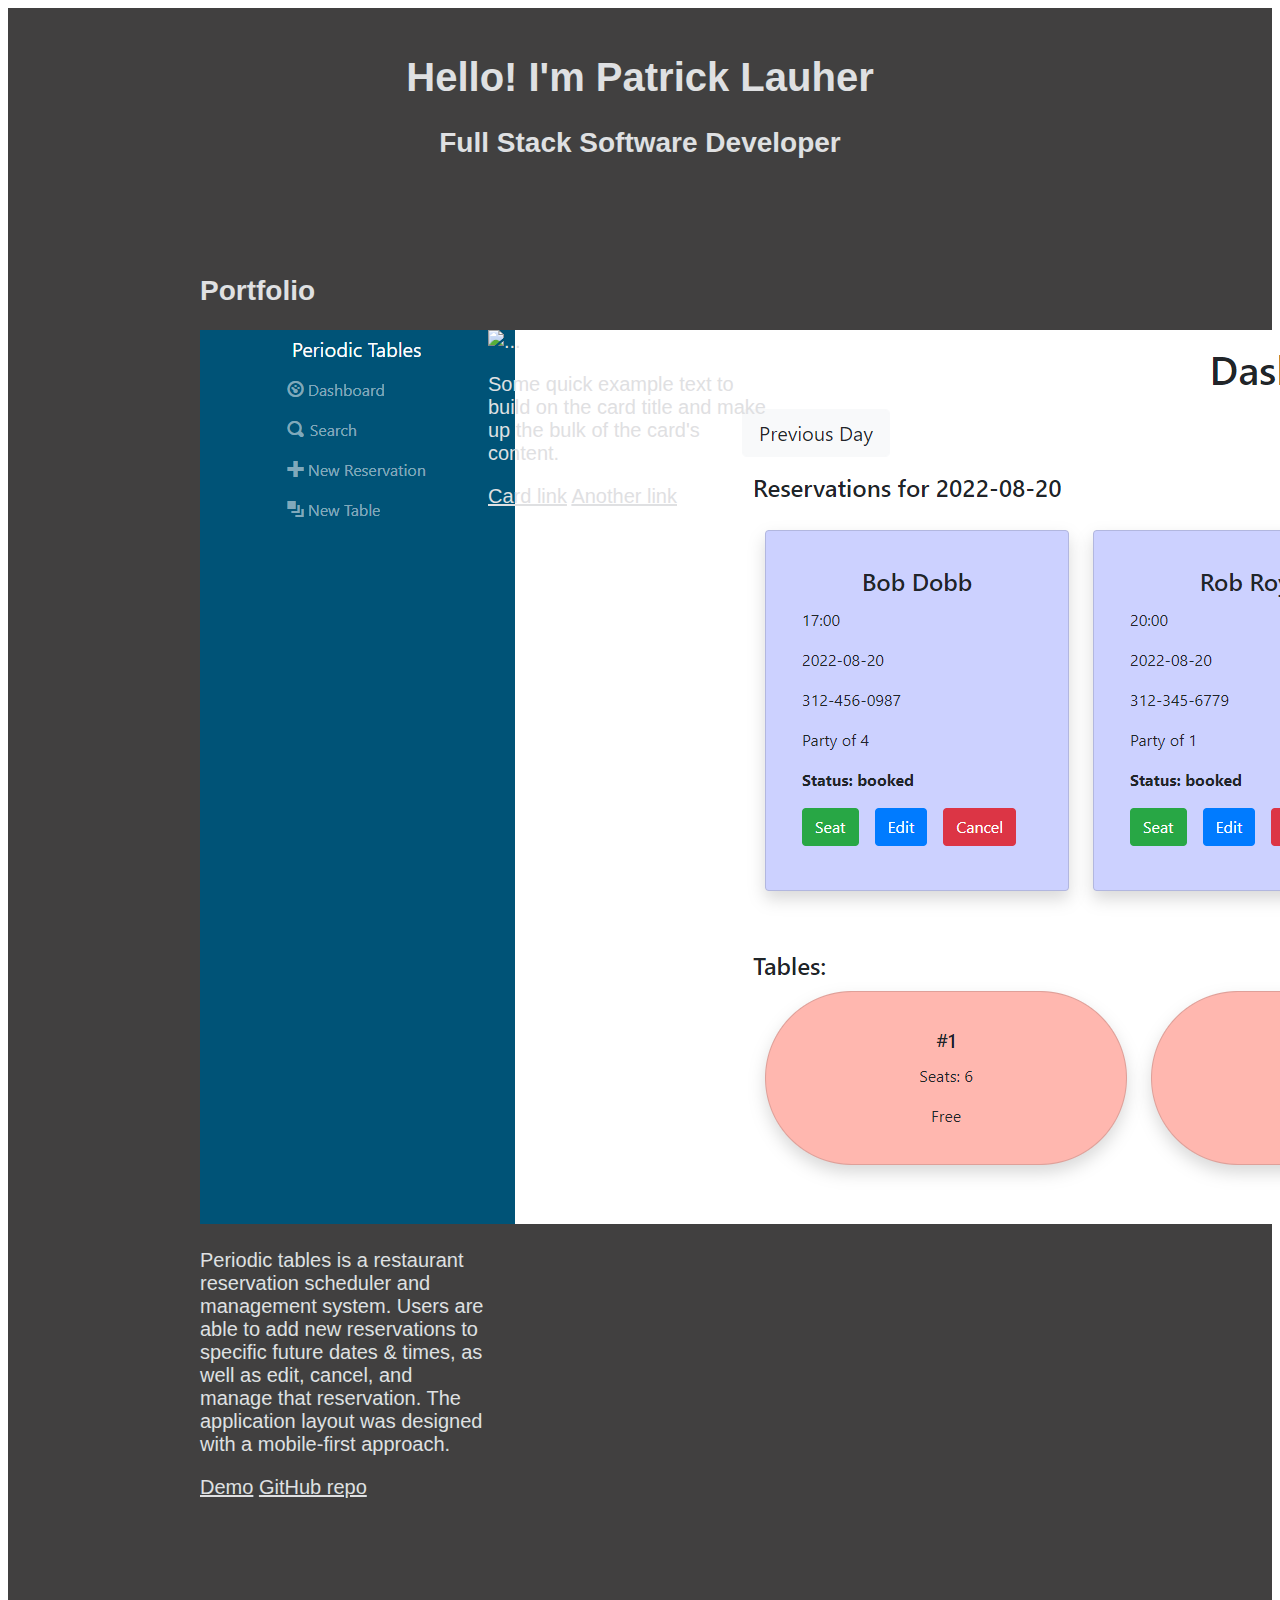
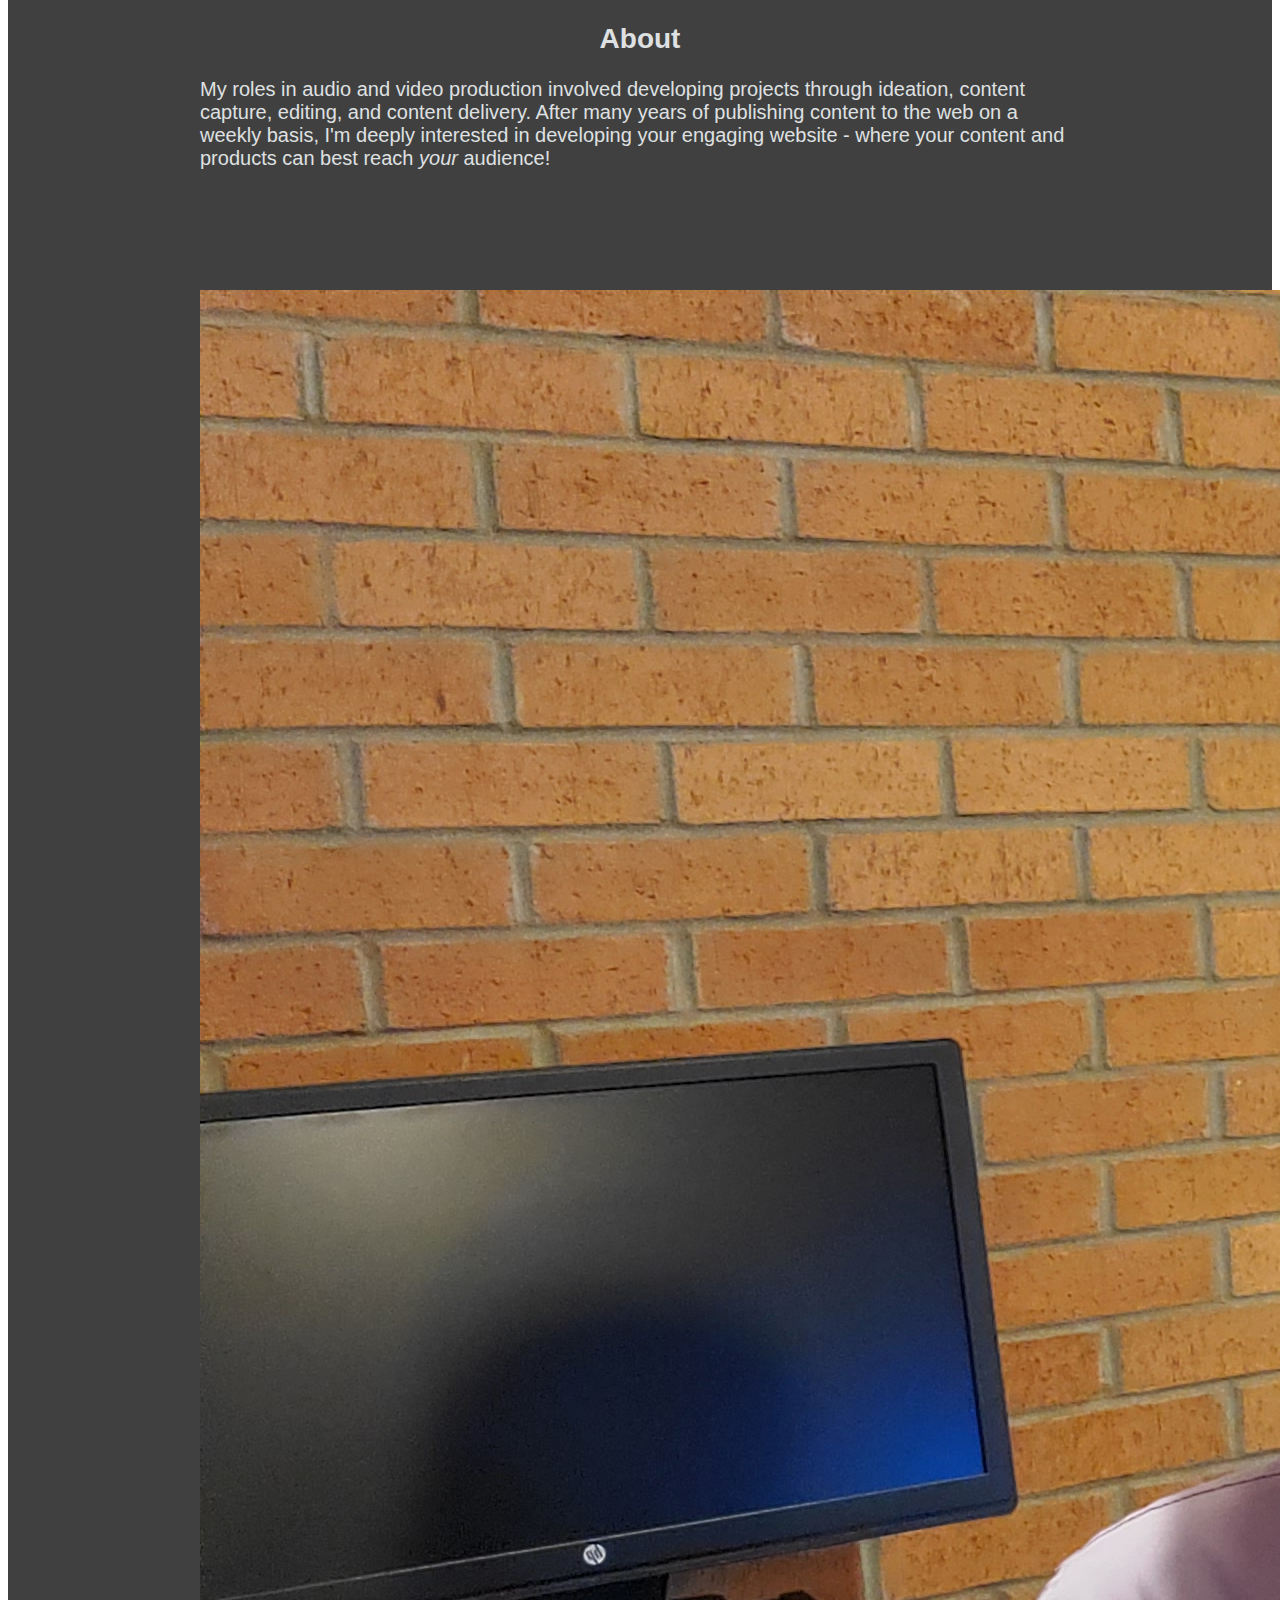
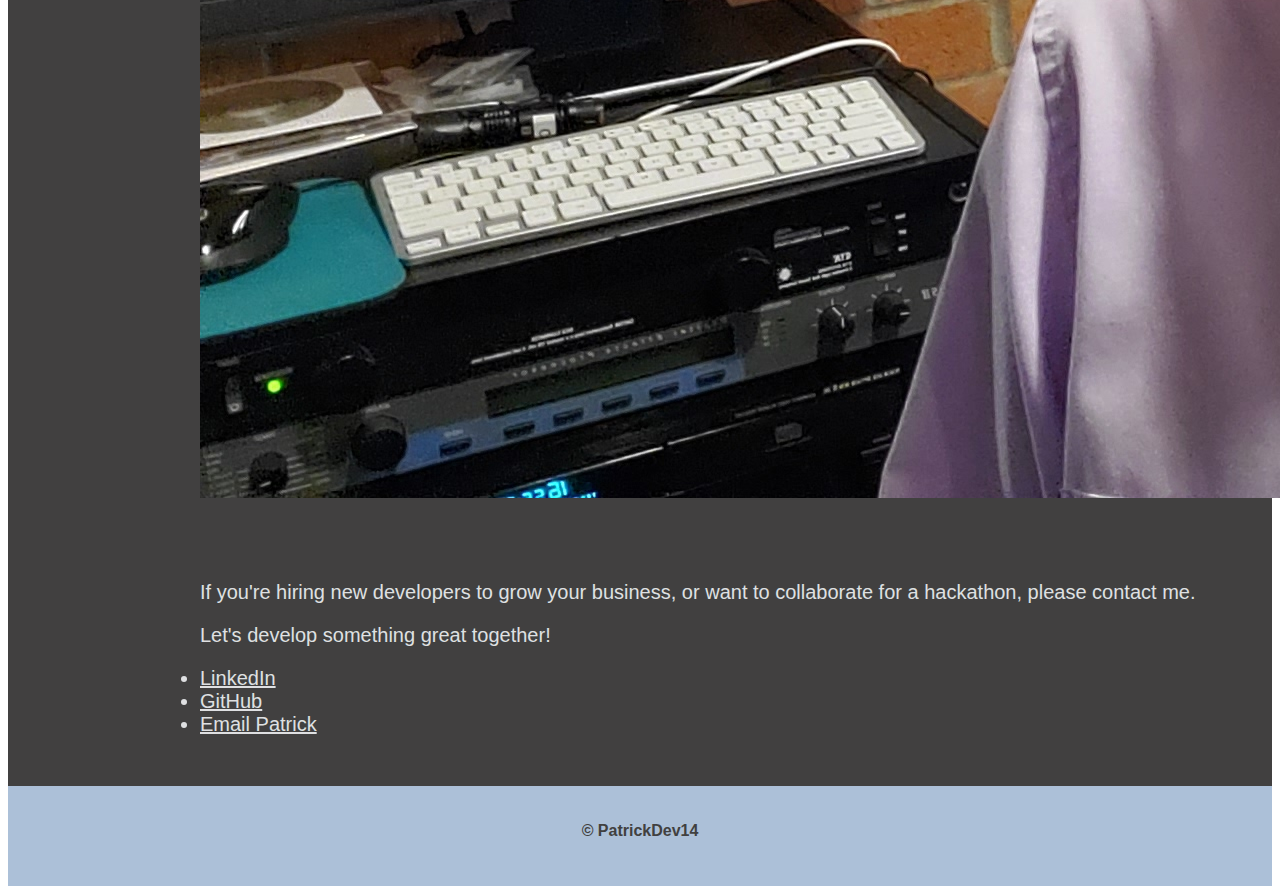
==== index.html @ 696792a7 "first commit with bootstrap" ====
<!DOCTYPE html>
<html lang="en">
  <head>
    <meta charset="utf-8" />
    <meta name="viewport" content="width=device-width" />
    <title>Patrick Lauher | portfolio</title>
    <link
      href="https://cdn.jsdelivr.net/npm/bootstrap@5.1.3/dist/css/bootstrap.min.css"
      rel="stylesheet"
      integrity="sha384-1BmE4kWBq78iYhFldvKuhfTAU6auU8tT94WrHftjDbrCEXSU1oBoqyl2QvZ6jIW3"
      crossorigin="anonymous"
    />
    <link href="style.css" rel="stylesheet" type="text/css" />
  </head>
  <body>
    <header>
      <h1 class="text-center">Hello! I'm Patrick Lauher</h1>
      <h2 class="text-center">Full Stack Software Developer</h2>

    </header>
    <main>
      <section class="container">
        <div class="d-flex justify-content-center mb-3">
          <h2>Portfolio</h2>
        </div>
        <div class="container">
          <div class="d-flex justify-content-center" style="display: flex; flex: 1; flex-wrap: wrap;">
            <div class="d-flex card rounded bg-dark m-2" style="width: 18rem;">
              <img src="./images/periodic-tables-dashboard.png" class="card-img-top" alt="periodic tables">
              <div class="card-body">
                <p class="card-text">
                  Periodic tables is a restaurant reservation scheduler and management system. Users are able to add new reservations
                  to specific future dates & times, as well as edit, cancel, and manage that reservation. 
                  The application layout was designed with a mobile-first approach.</p>
                <a href="https://periodictables-pd14-client.herokuapp.com/dashboard" target="_blank" class="card-link">Demo</a>
                <a href="https://github.com/PatrickDev14/periodic-tables" target="_blank" class="card-link">GitHub repo</a>
              </div>
            </div>
            <div class="d-flex card rounded bg-dark m-2" style="width: 18rem;">
              <img src="..." class="card-img-top" alt="...">
              <div class="card-body">
                <p class="card-text">Some quick example text to build on the card title and make up the bulk of the card's content.</p>
                <a href="#" class="card-link">Card link</a>
                <a href="#" class="card-link">Another link</a>
              </div>
            </div>
          </div>
      </section>
      <section class="container">
        <div style="display: flex;">
          <div class="d-flex" style="display: flex;">
            <div class="d-flex card rounded bg-dark m-2">
              <div class="card-title text-center">
                <h2>About</h2>
              </div>
              <div class="card-body">
                <p class="card-text">
                  My roles in audio and video production involved developing projects through ideation, content capture, editing, and content delivery.
                  After many years of publishing content to the web on a weekly basis, I'm deeply interested in developing your engaging website
                   - where your content and products can best reach <i>your</i> audience!
                </p>               
              </div>
            </div>                    
      </section>
      <section>
        <div class="container">
          <div class="d-flex" style="display: flex;">
            <div class="d-flex card rounded bg-dark m-2">
              <img src="images/foliopic.jpg" class="card-img-top" alt="folio pic">
              <div class="card-body">
                <p class="card-title">
                  <h2 class="text-center">
                    Contact
                  </h2>
                </p>
                <p class="card-text">
                  If you're hiring new developers to grow your business, or want to
                  collaborate for a hackathon, please contact me.
                </p>
                <p class="card-text">
                  Let's develop something great together!
                </p>
                </p>
                <p class="card-text">
                  <l>
                    <li>
                      <a
                      href="https://www.linkedin.com/in/patrick-lauher-821b50225/"
                      target="_blank"
                      >LinkedIn</a
                      >
                    </li>
                    <li>
                      <a href="https://github.com/PatrickDev14" target="_blank"
                      >GitHub</a
                      >
                    </li>
                    <li><a href="mailto:plauher14@gmail.com">Email Patrick</a></li>
                  </ul>
              </div>
            </div>
          </div>
        </div> 
      </section>
    </main>

    <!--Footer container with lighter contrast vs dark mode. Use copyright symbol.
    In future version, add nav section?-->
    <footer>
      <h3 class="text-center">&copy; PatrickDev14</h3>
    </footer>
  </body>
</html>
---- style.css ----
/* Set ALL HTML elements with border-box sizing */

* {
    box-sizing: border-box;
    }

/* properties for classes */

.text-center {
    text-align: center;
    }

.round-corners {
    display: block;
    border-radius: 20%;
    margin-left: auto;
    margin-right: auto;
    width: 500px;
}

/* properties for containers */

header, main, section, article {
    background-color: rgb(65, 64, 64);
    font-family: adobe-clean, Arial, Helvetica, sans-serif;
    color: #dfe0e2;
    font-size: 20px;
    }

header {
    width: 100%;
    margin: auto;
    padding: 20px;
    }

section {
    width: 100%;
    margin: 0;
    padding: 50px 192px 50px 192px;
    }

article {
    width: 100%;
    margin: 0;
    padding: 20px 192px 20px 192px;
    }

footer {
    background-color: rgb(172, 192, 216);
    font-family: adobe-clean, Arial, Helvetica, sans-serif;
    height: 100px;
    padding: 20px 100px 20px 100px;
    }

/* properties for hr */

hr {
    background-color: rgb(172, 192, 216);
    width: 768px;
    height: 3px;     
    }

/* additional properties for fonts in h, ol, ul */

h1 h2 ol ul {
    font-family: adobe-clean, Arial, Helvetica, sans-serif;
    color: #dfe0e2;
    }

h1 {
    font-size: 40px;
    }

h2 {
    font-size: 28px;
    }

h3 {
    font-size: 16px;
    color: rgb(65, 64, 64);
    }

/* properties for a */

a {
    font-family: adobe-clean, Arial, Helvetica, sans-serif;
    font-size: 20px;
    }

a:link    {color: #dfe0e2}
a:visited {color:rgb(158, 199, 250)}
a:hover   {color:rgb(87, 159, 248)}
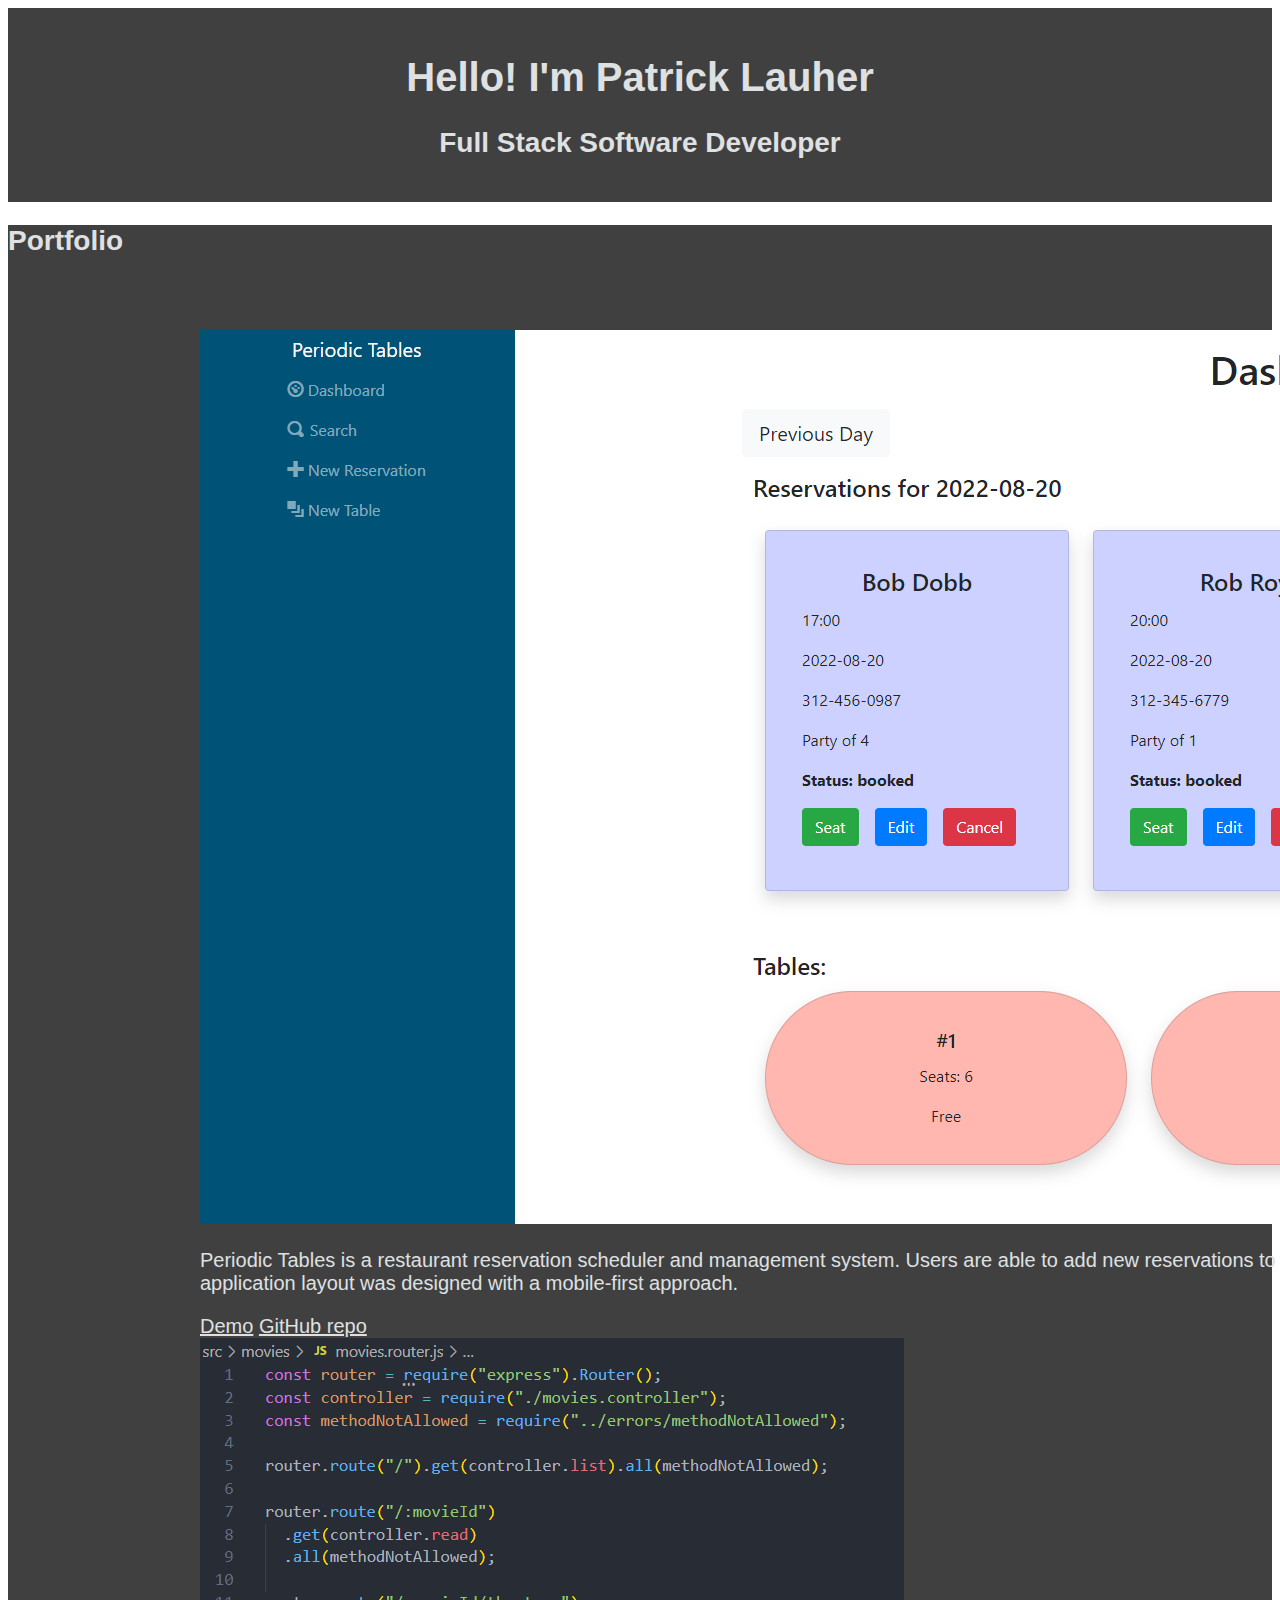
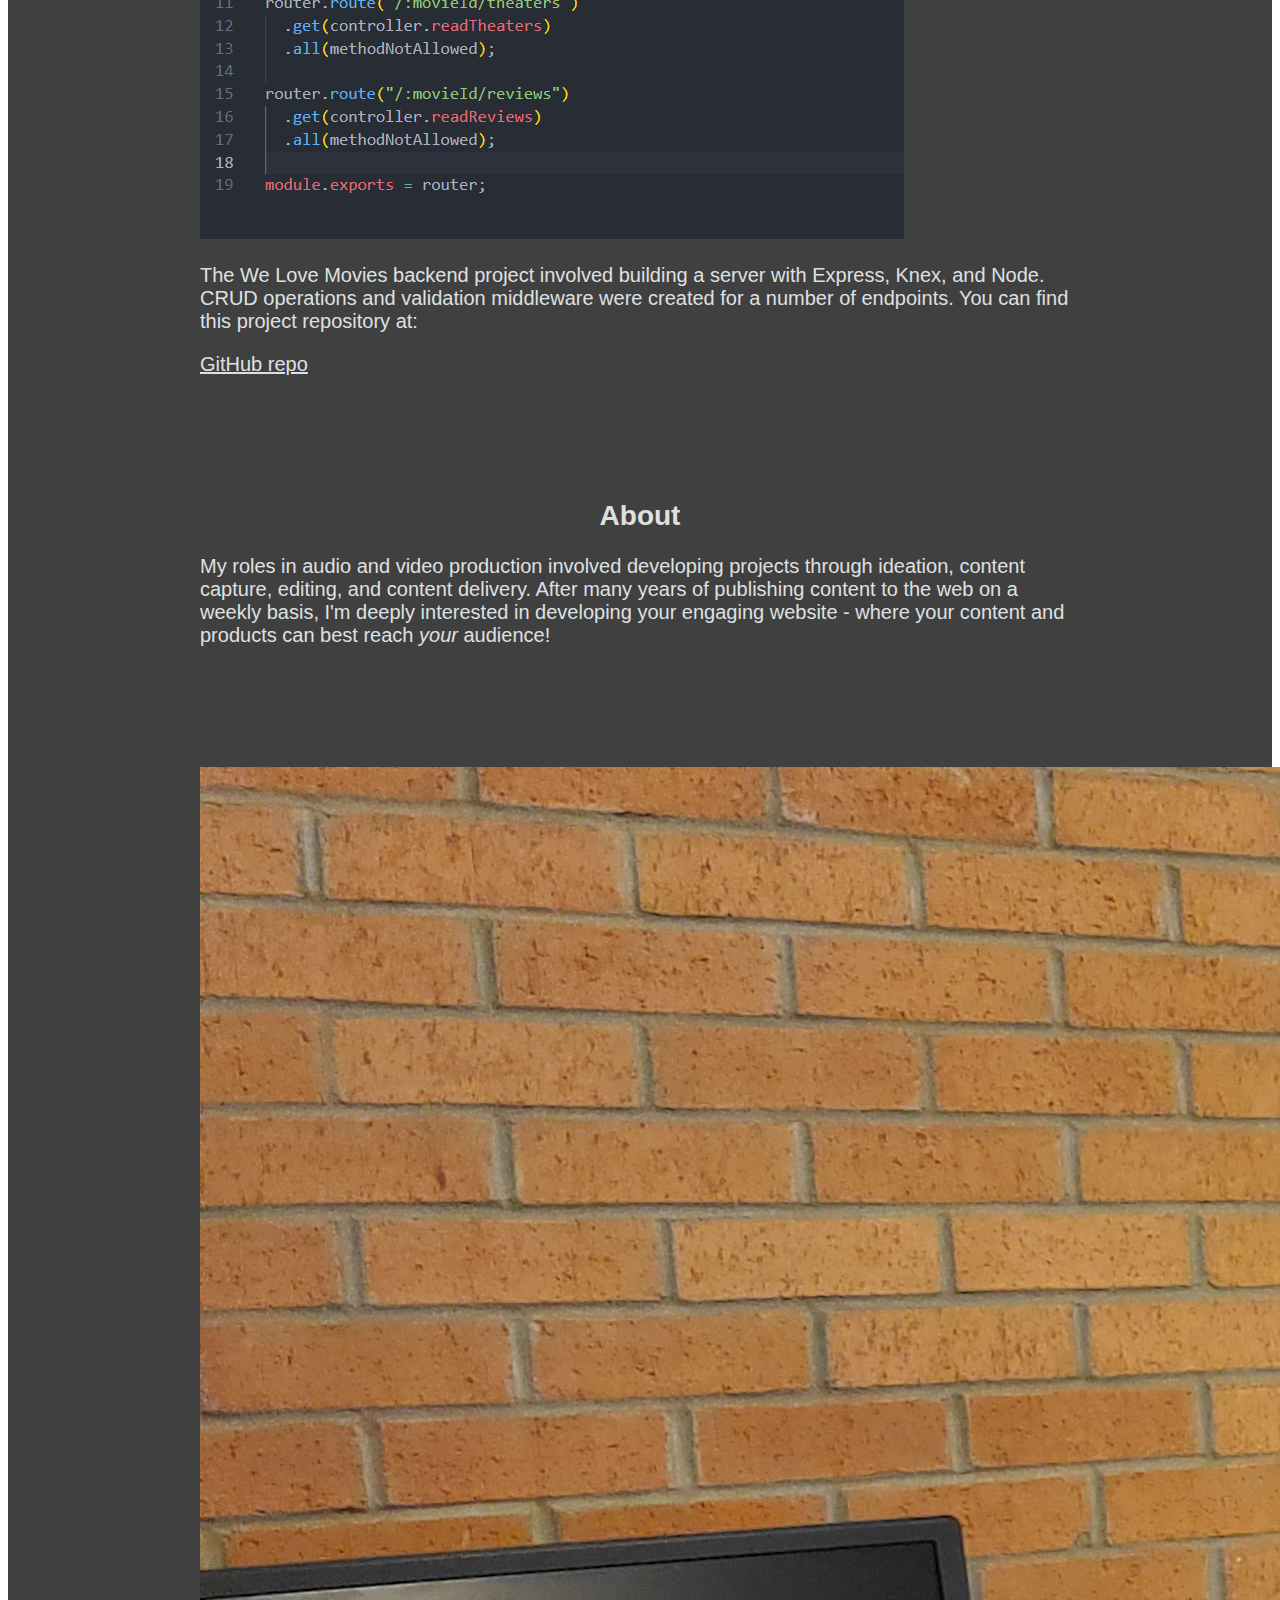
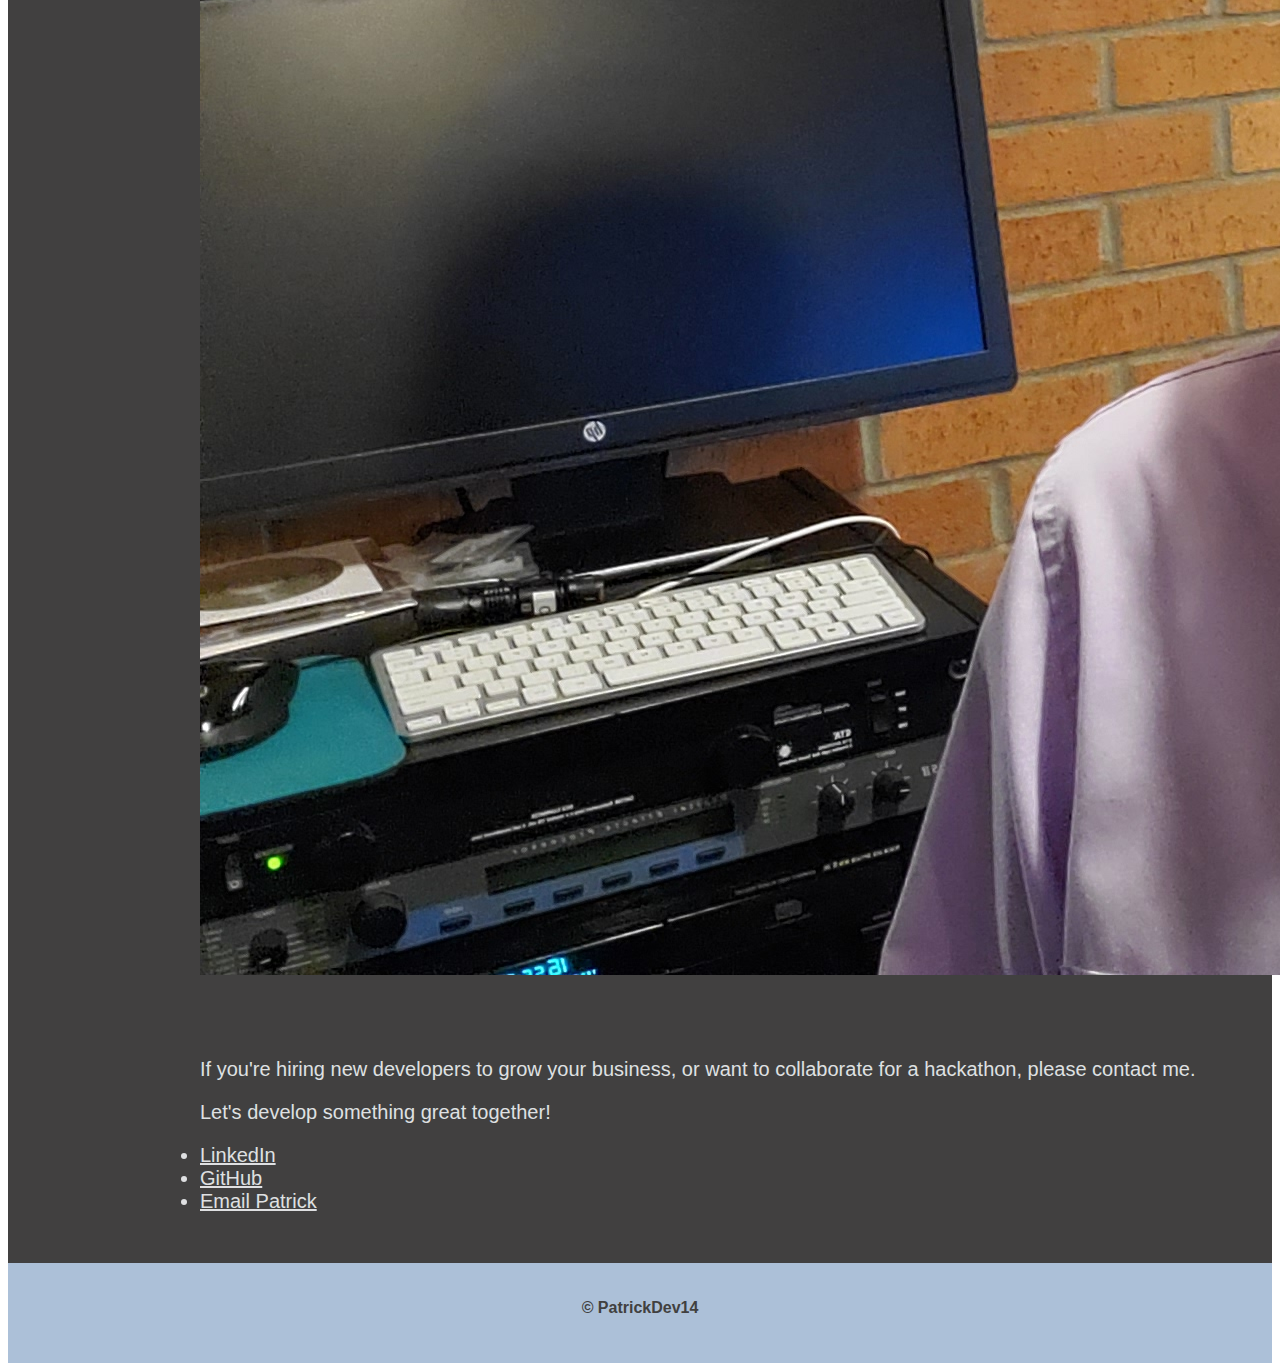
==== commit a872c93b: "edit for 2 portolio items, and all col-10" ====
--- a/index.html
+++ b/index.html
@@ -19,37 +19,40 @@
 
     </header>
     <main>
-      <section class="container">
-        <div class="d-flex justify-content-center mb-3">
-          <h2>Portfolio</h2>
-        </div>
+      <div class="d-flex justify-content-center">
+        <h2>Portfolio</h2>
+      </div>
+      <section class="container d-flex">
         <div class="container">
           <div class="d-flex justify-content-center" style="display: flex; flex: 1; flex-wrap: wrap;">
-            <div class="d-flex card rounded bg-dark m-2" style="width: 18rem;">
+            <div class="d-flex card rounded bg-dark col-10 mb-3">
               <img src="./images/periodic-tables-dashboard.png" class="card-img-top" alt="periodic tables">
               <div class="card-body">
                 <p class="card-text">
-                  Periodic tables is a restaurant reservation scheduler and management system. Users are able to add new reservations
+                  Periodic Tables is a restaurant reservation scheduler and management system. Users are able to add new reservations
                   to specific future dates & times, as well as edit, cancel, and manage that reservation. 
                   The application layout was designed with a mobile-first approach.</p>
                 <a href="https://periodictables-pd14-client.herokuapp.com/dashboard" target="_blank" class="card-link">Demo</a>
                 <a href="https://github.com/PatrickDev14/periodic-tables" target="_blank" class="card-link">GitHub repo</a>
               </div>
             </div>
-            <div class="d-flex card rounded bg-dark m-2" style="width: 18rem;">
-              <img src="..." class="card-img-top" alt="...">
+            <div class="d-flex card rounded bg-dark col-10 mb-3">
+              <img src="./images/WeLoveMovies-code.png" class="card-img-top" alt="WeLoveMovies server">
               <div class="card-body">
-                <p class="card-text">Some quick example text to build on the card title and make up the bulk of the card's content.</p>
-                <a href="#" class="card-link">Card link</a>
-                <a href="#" class="card-link">Another link</a>
+                <p class="card-text">
+                  The We Love Movies backend project involved building a server with Express, Knex, and Node.
+                  CRUD operations and validation middleware were created for a number of endpoints. You can find
+                  this project repository at:
+                </p>
+                <a href="https://github.com/PatrickDev14/WeLoveMovies-back-end" target="_blank" card-link">GitHub repo</a>
               </div>
             </div>
           </div>
       </section>
-      <section class="container">
+      <section class="container d-flex">
         <div style="display: flex;">
-          <div class="d-flex" style="display: flex;">
-            <div class="d-flex card rounded bg-dark m-2">
+          <div class="d-flex justify-content-center" style="display: flex;">
+            <div class="d-flex card rounded bg-dark col-10 m-2">
               <div class="card-title text-center">
                 <h2>About</h2>
               </div>
@@ -62,10 +65,10 @@
               </div>
             </div>                    
       </section>
-      <section>
+      <section class="container d-flex">
         <div class="container">
-          <div class="d-flex" style="display: flex;">
-            <div class="d-flex card rounded bg-dark m-2">
+          <div class="d-flex justify-content-center" style="display: flex;">
+            <div class="d-flex card rounded bg-dark col-10 m-2">
               <img src="images/foliopic.jpg" class="card-img-top" alt="folio pic">
               <div class="card-body">
                 <p class="card-title">
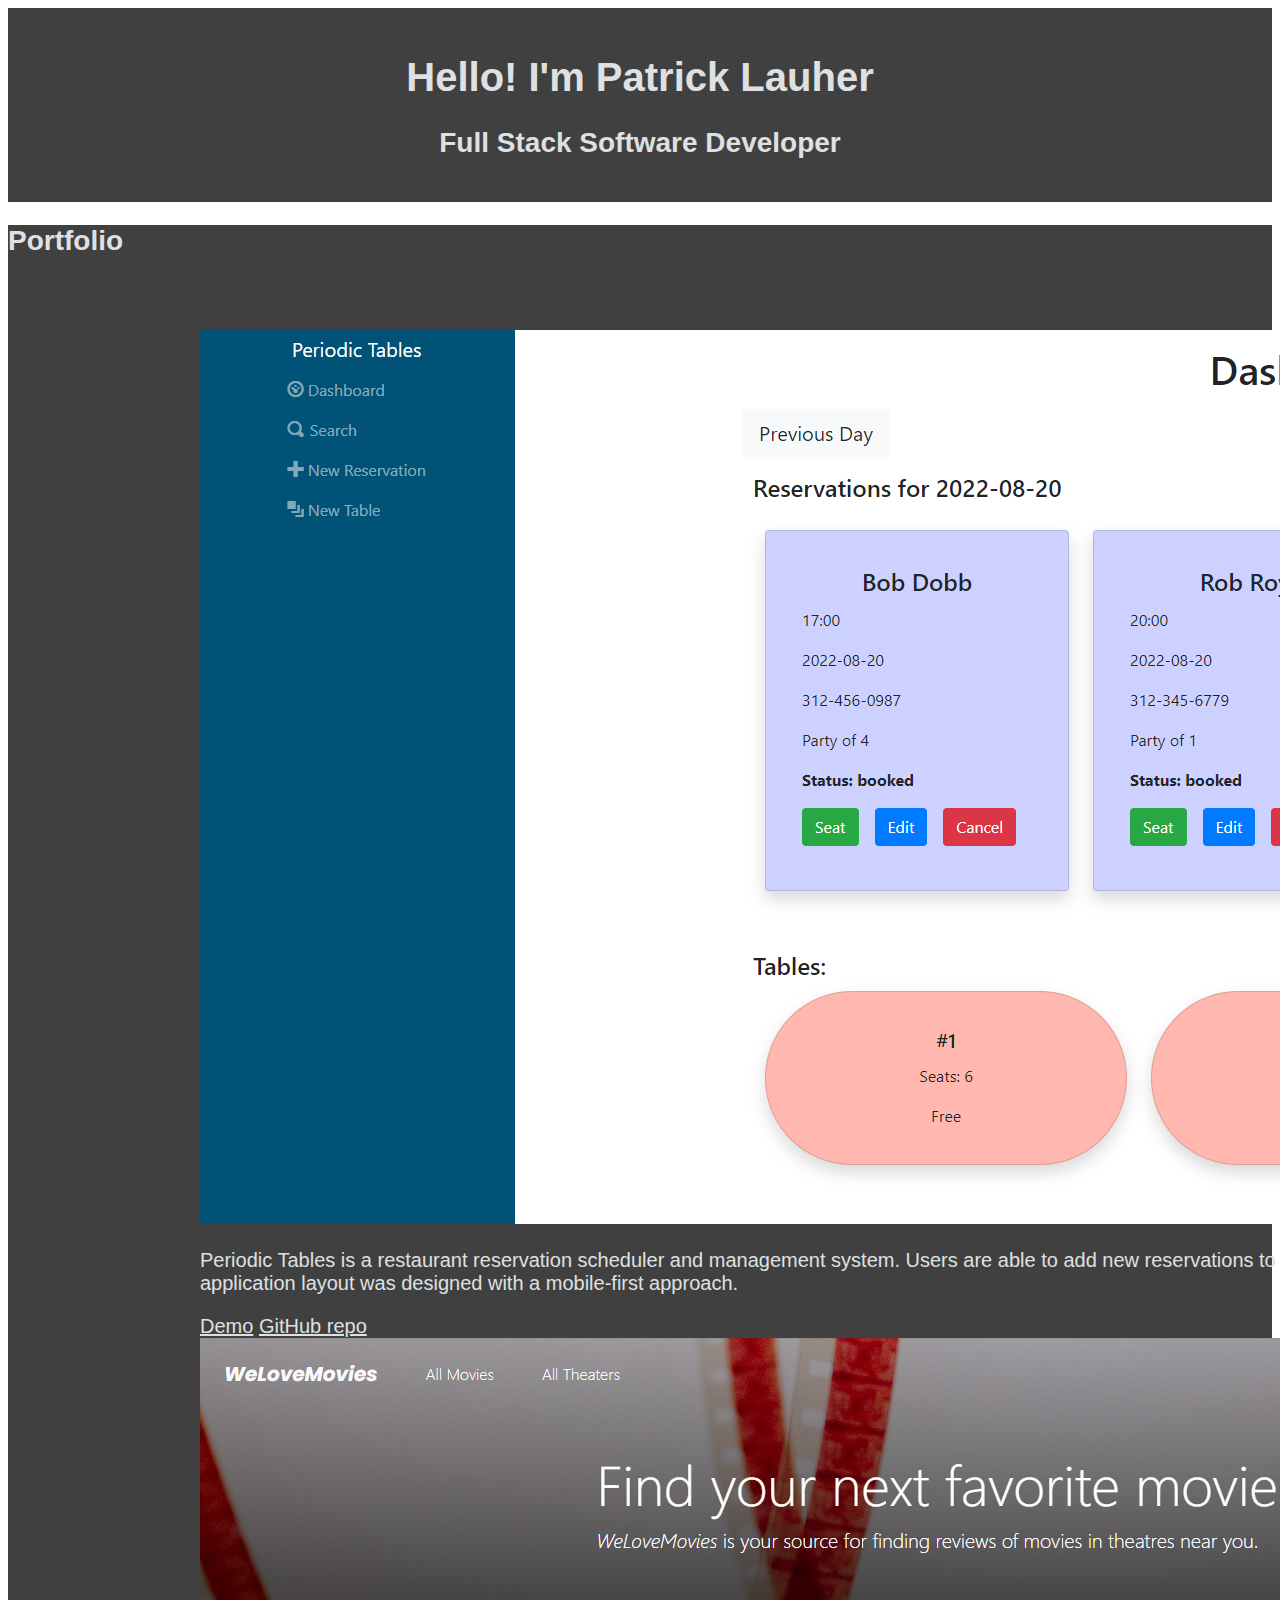
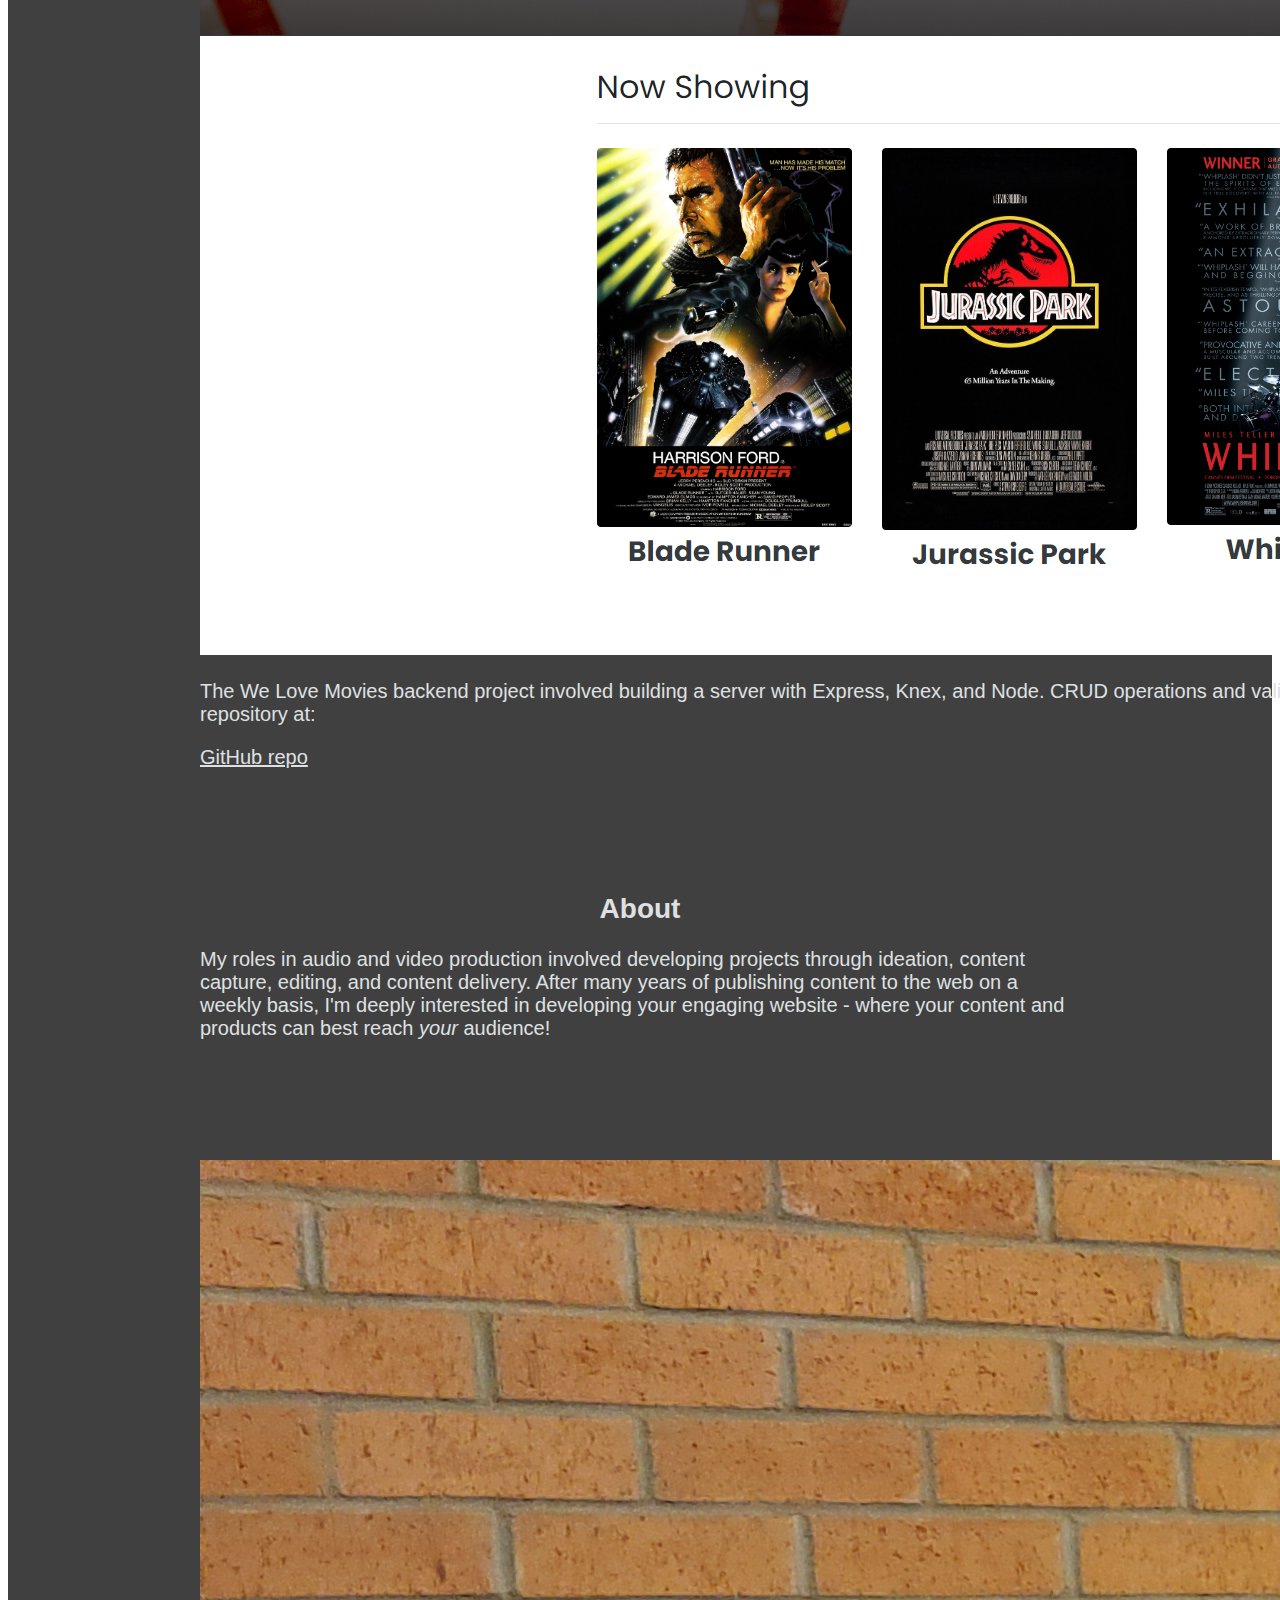
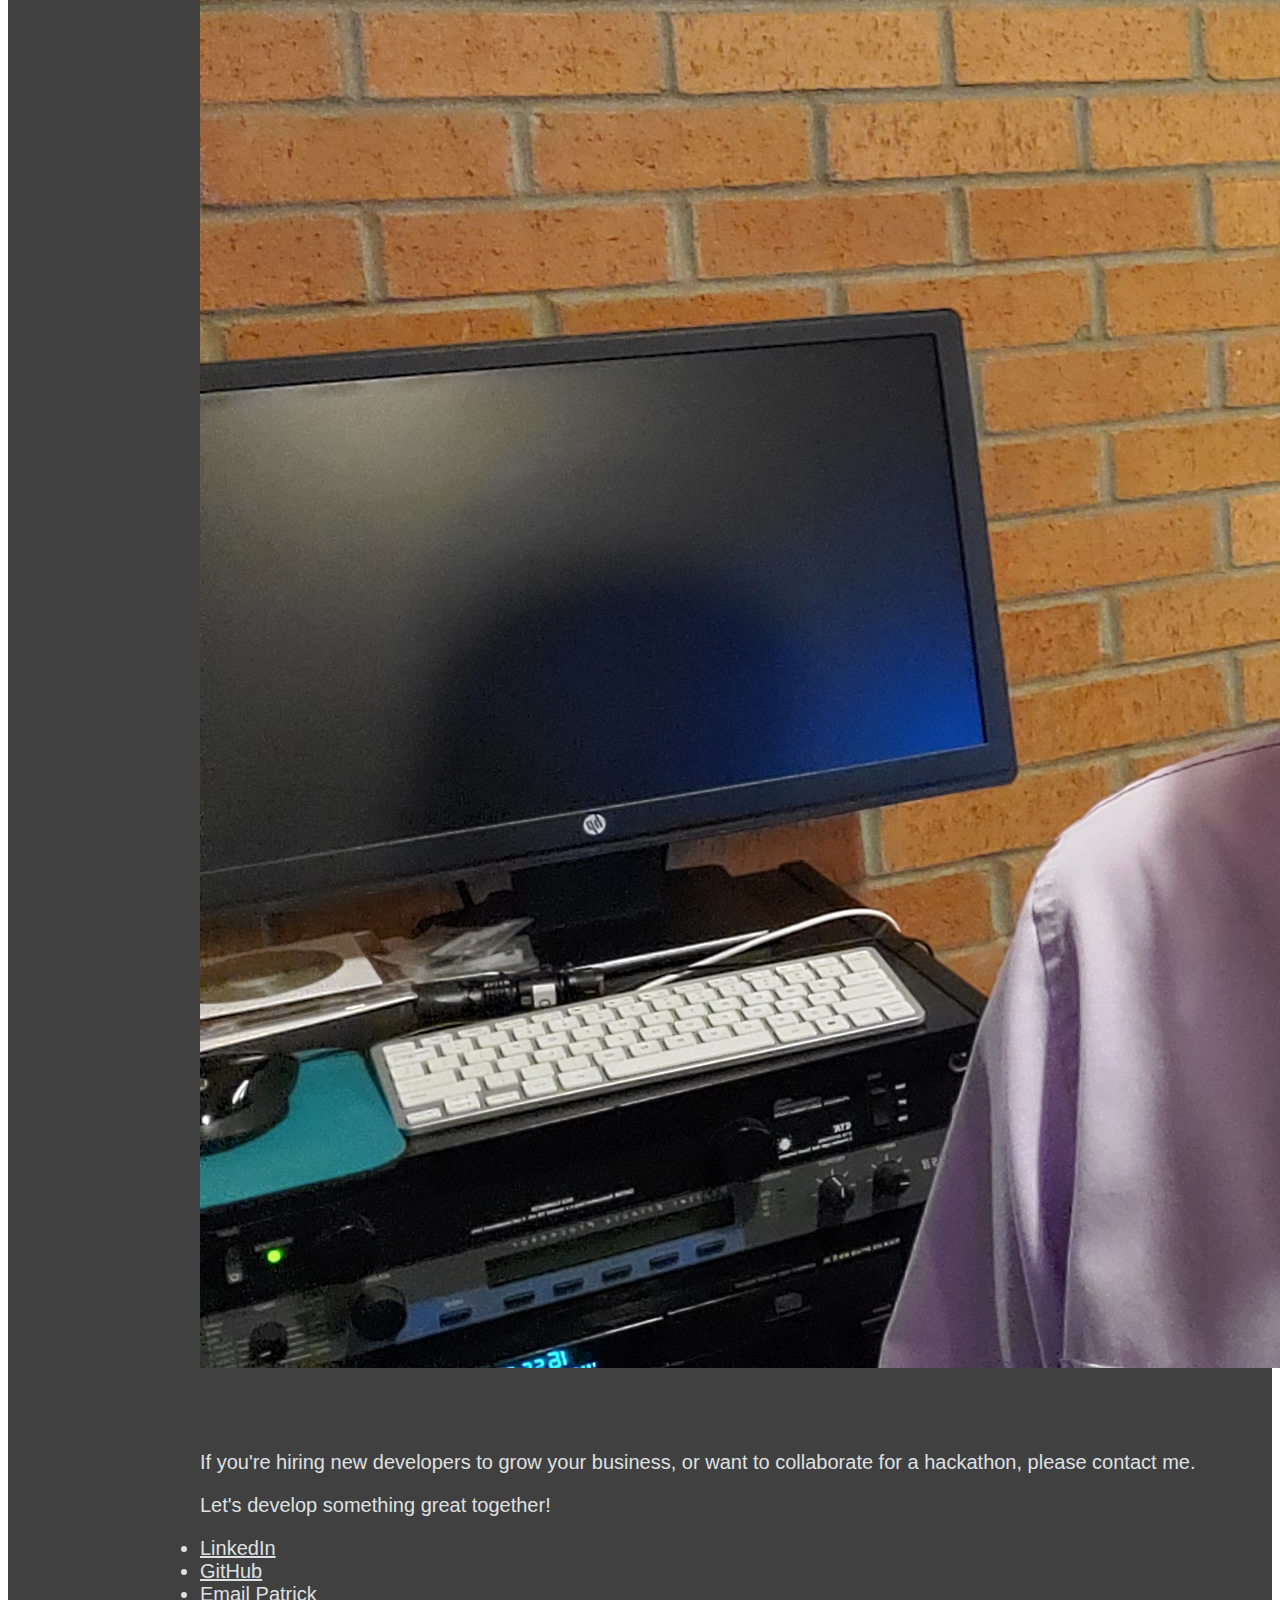
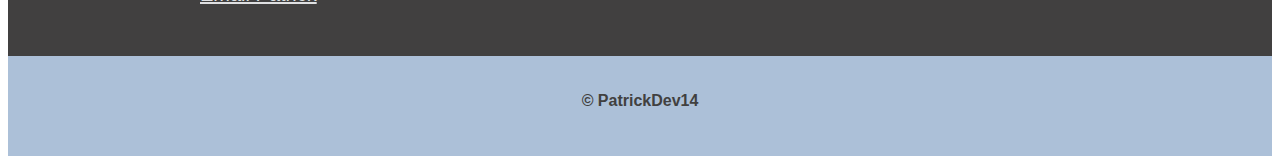
==== commit 13a90627: "add WeLoveMovies frontend image" ====
--- a/index.html
+++ b/index.html
@@ -37,7 +37,7 @@
               </div>
             </div>
             <div class="d-flex card rounded bg-dark col-10 mb-3">
-              <img src="./images/WeLoveMovies-code.png" class="card-img-top" alt="WeLoveMovies server">
+              <img src="./images/movies-frontend.png" class="card-img-top" alt="WeLoveMovies frontend">
               <div class="card-body">
                 <p class="card-text">
                   The We Love Movies backend project involved building a server with Express, Knex, and Node.
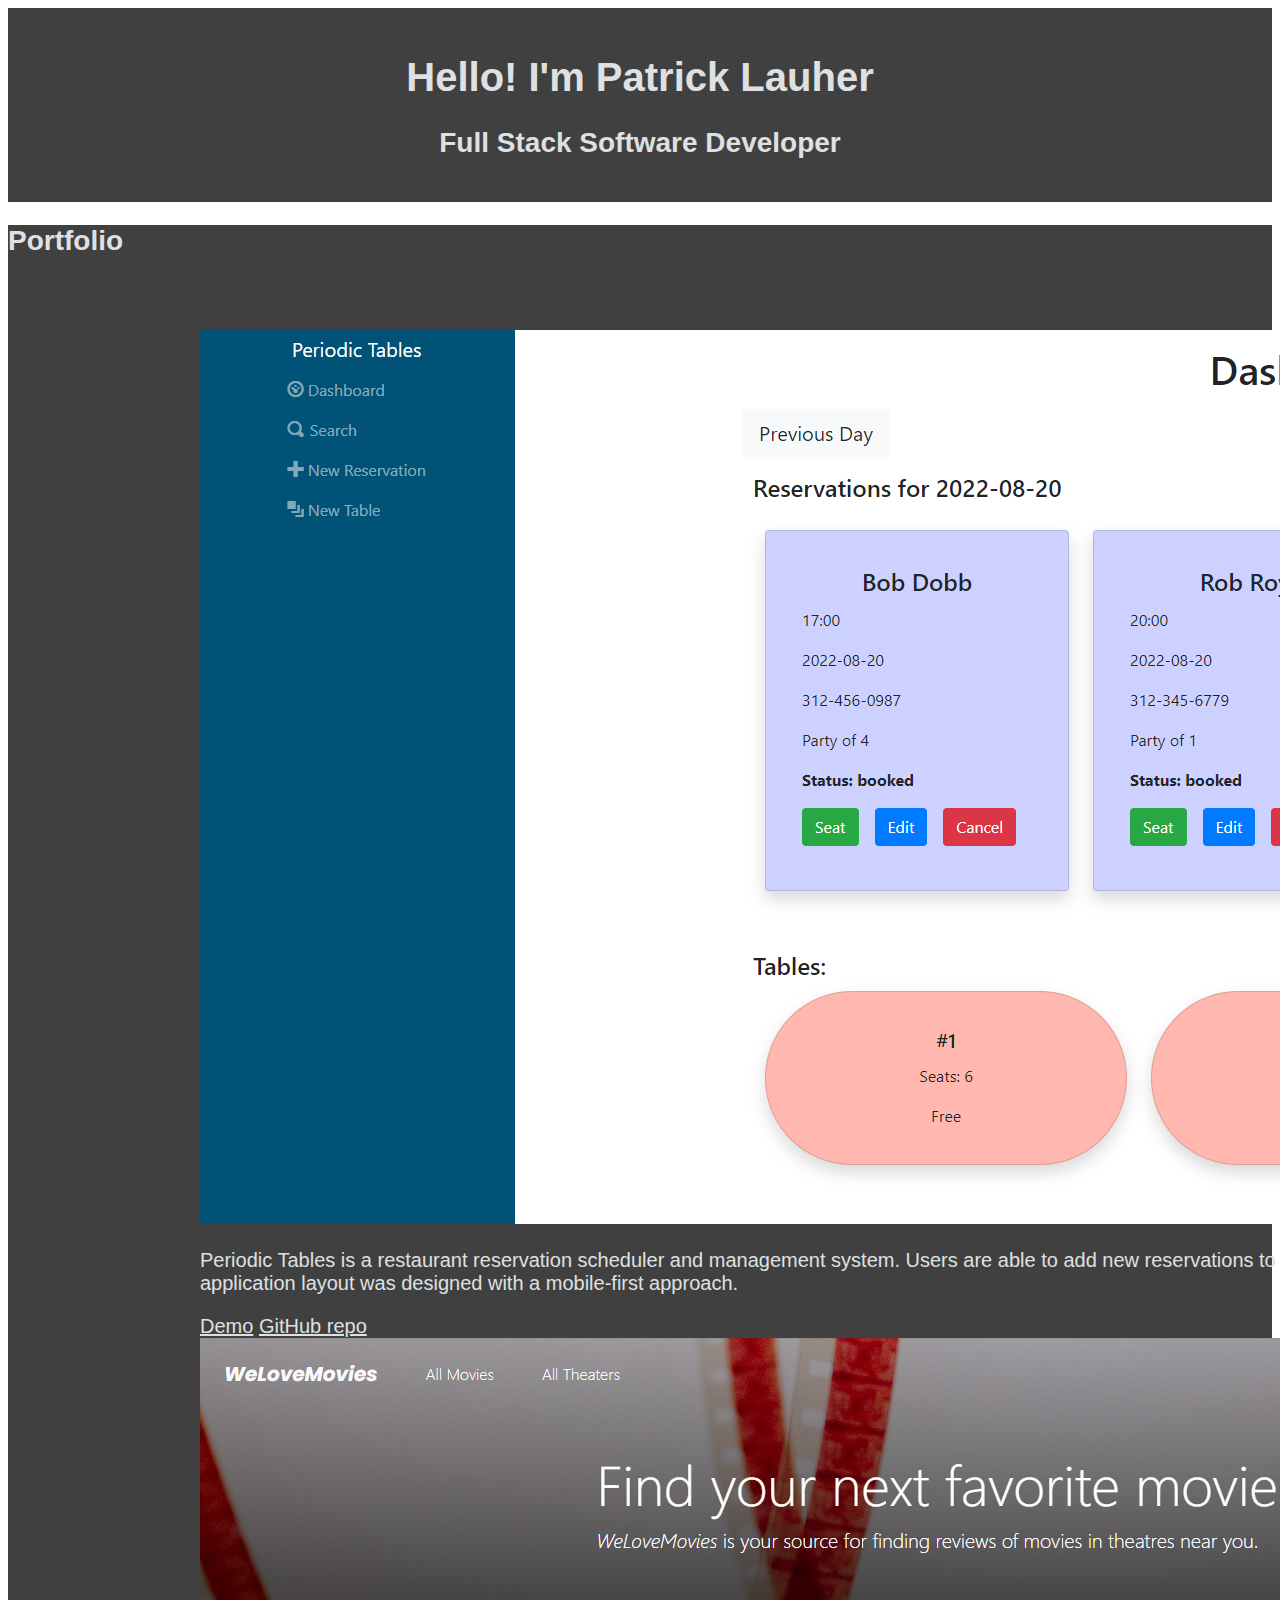
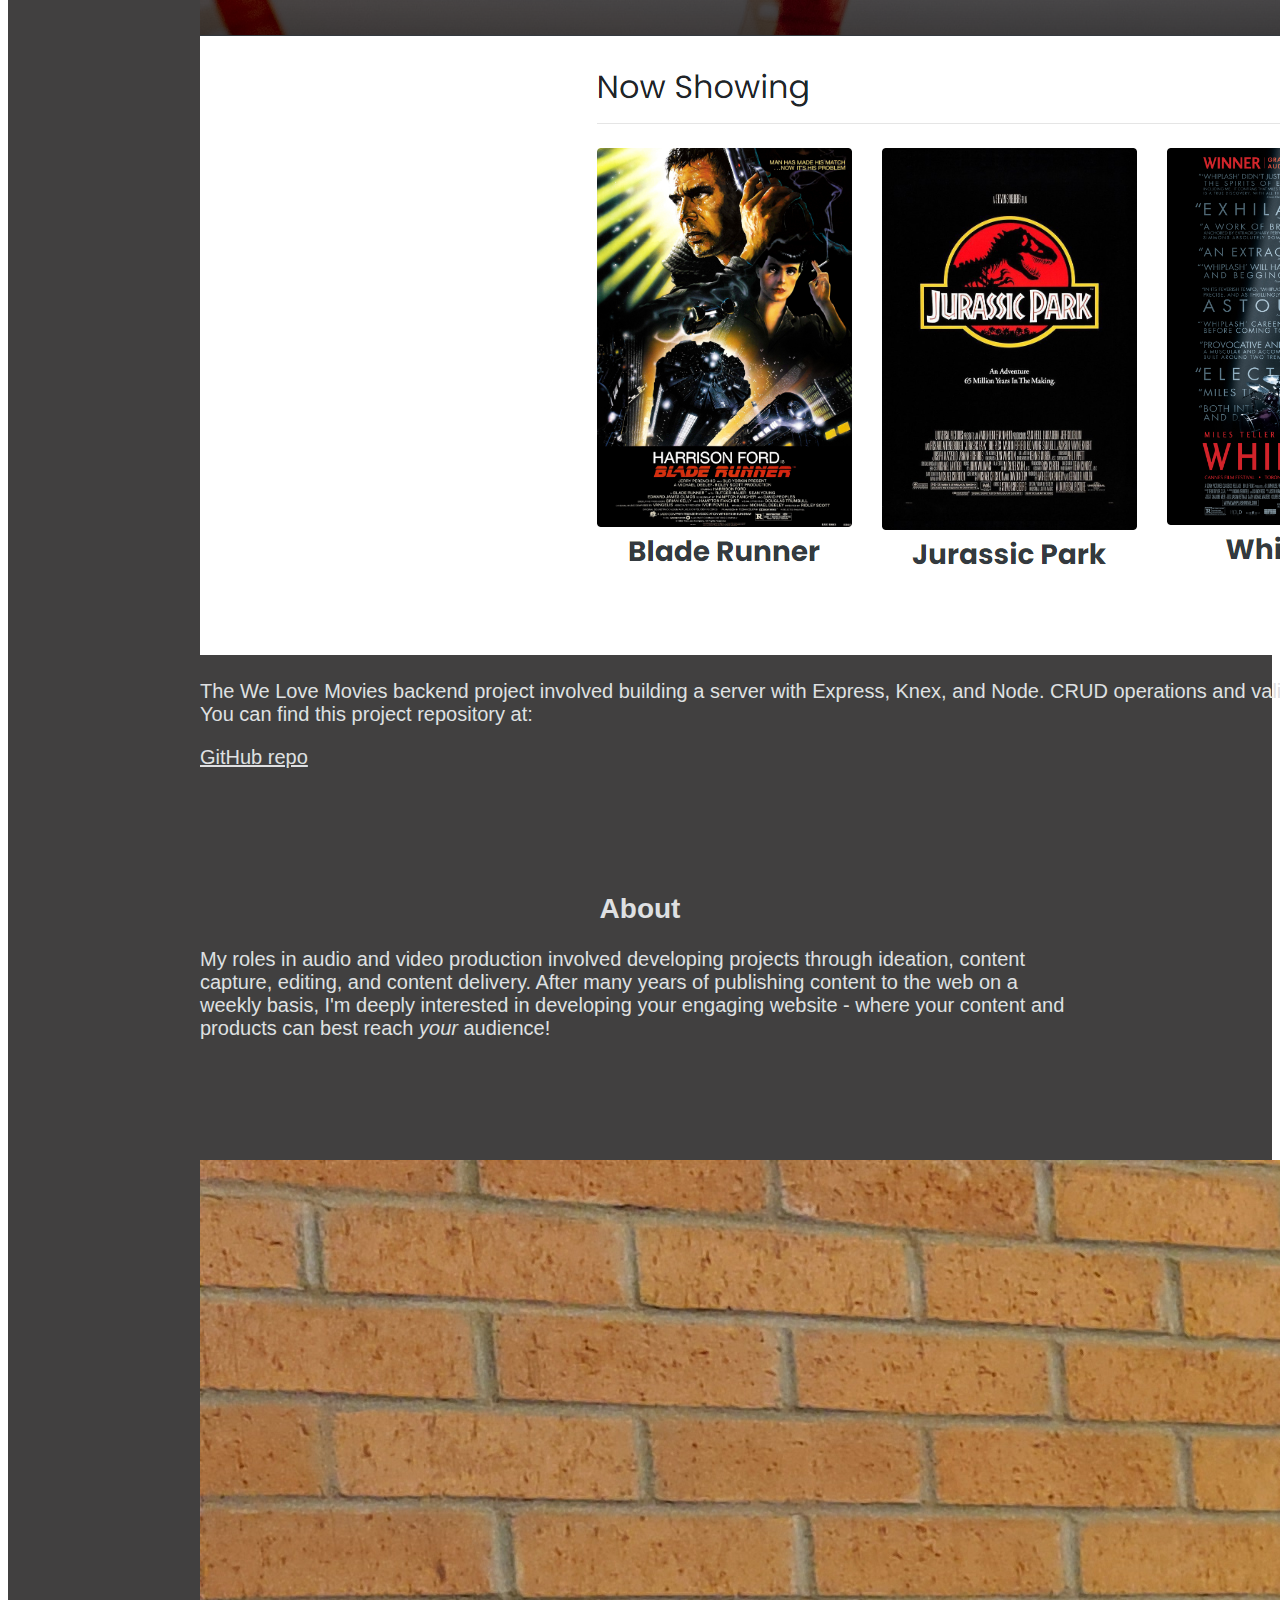
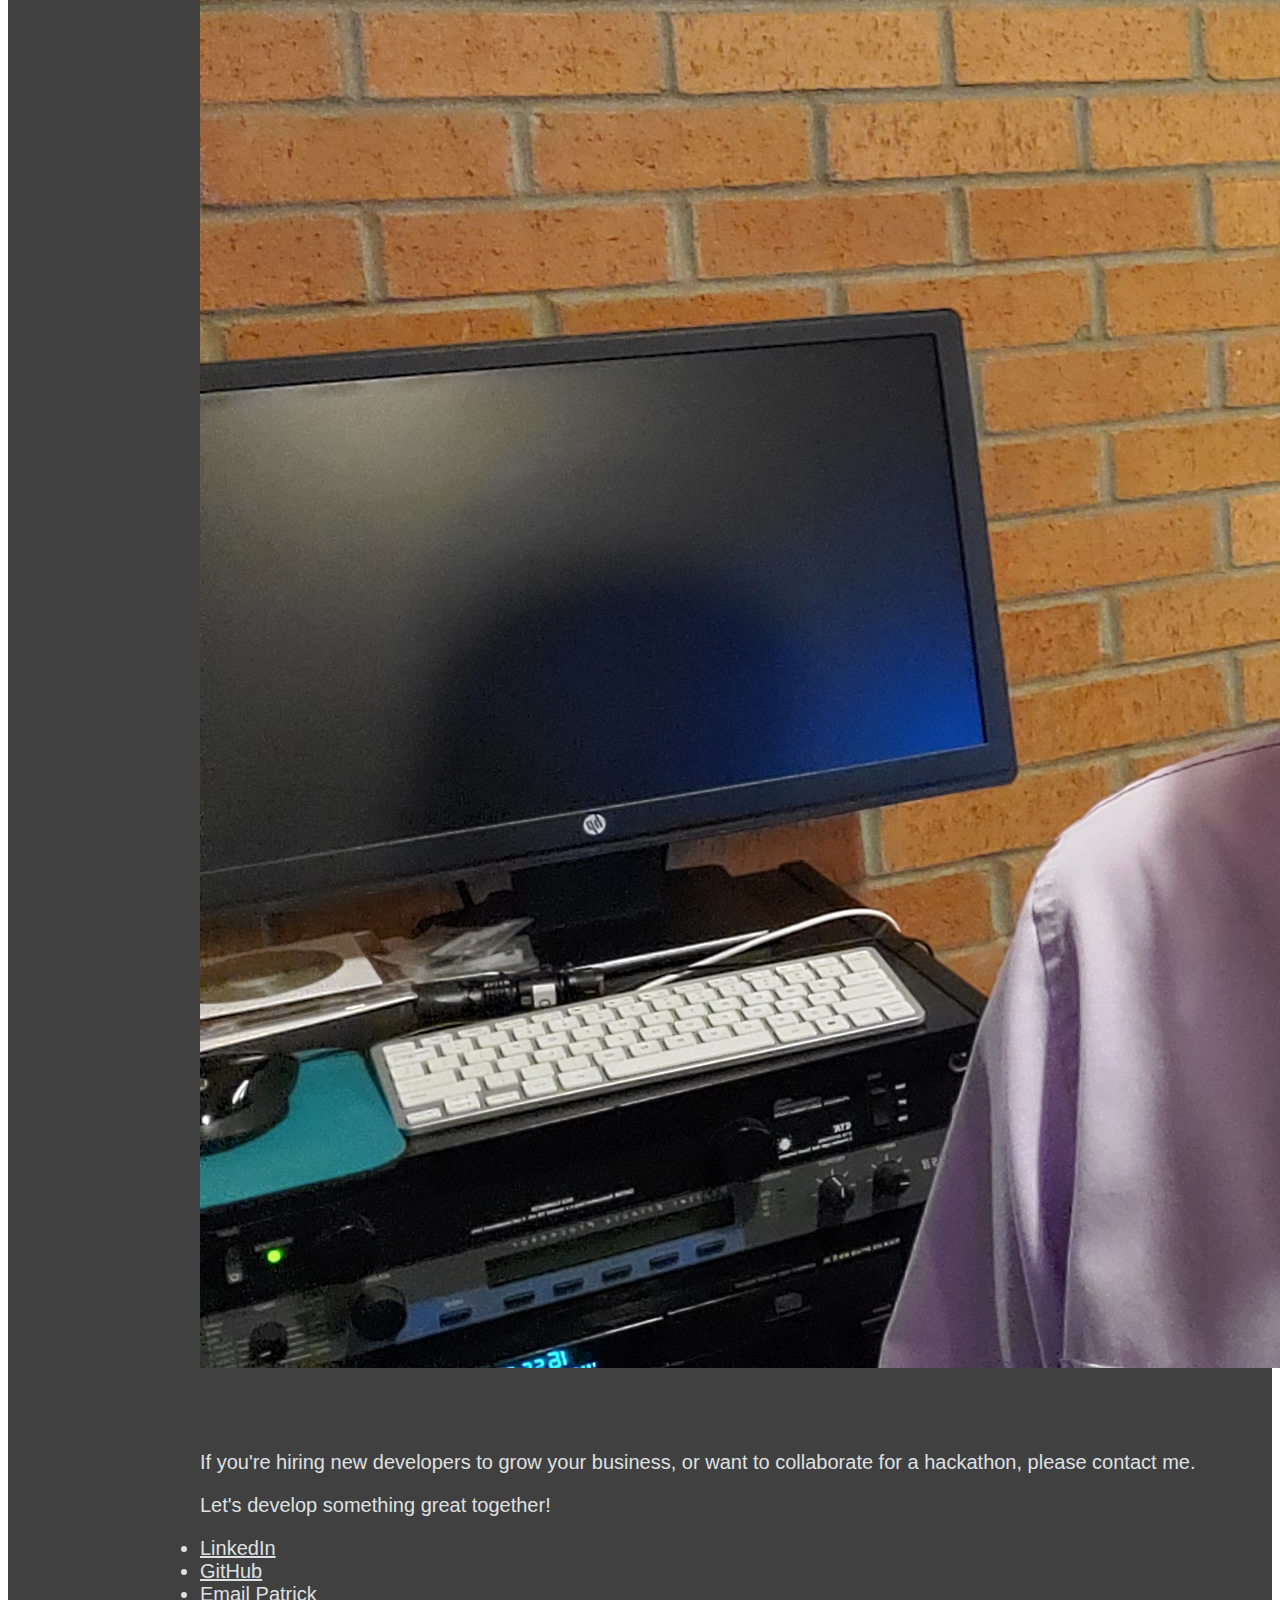
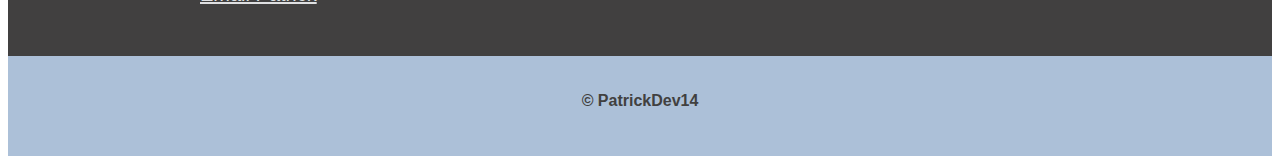
==== commit 8248702c: "update text" ====
--- a/index.html
+++ b/index.html
@@ -41,8 +41,8 @@
               <div class="card-body">
                 <p class="card-text">
                   The We Love Movies backend project involved building a server with Express, Knex, and Node.
-                  CRUD operations and validation middleware were created for a number of endpoints. You can find
-                  this project repository at:
+                  CRUD operations and validation middleware were created for a number of endpoints, to support the user interface.
+                  You can find this project repository at:
                 </p>
                 <a href="https://github.com/PatrickDev14/WeLoveMovies-back-end" target="_blank" card-link">GitHub repo</a>
               </div>
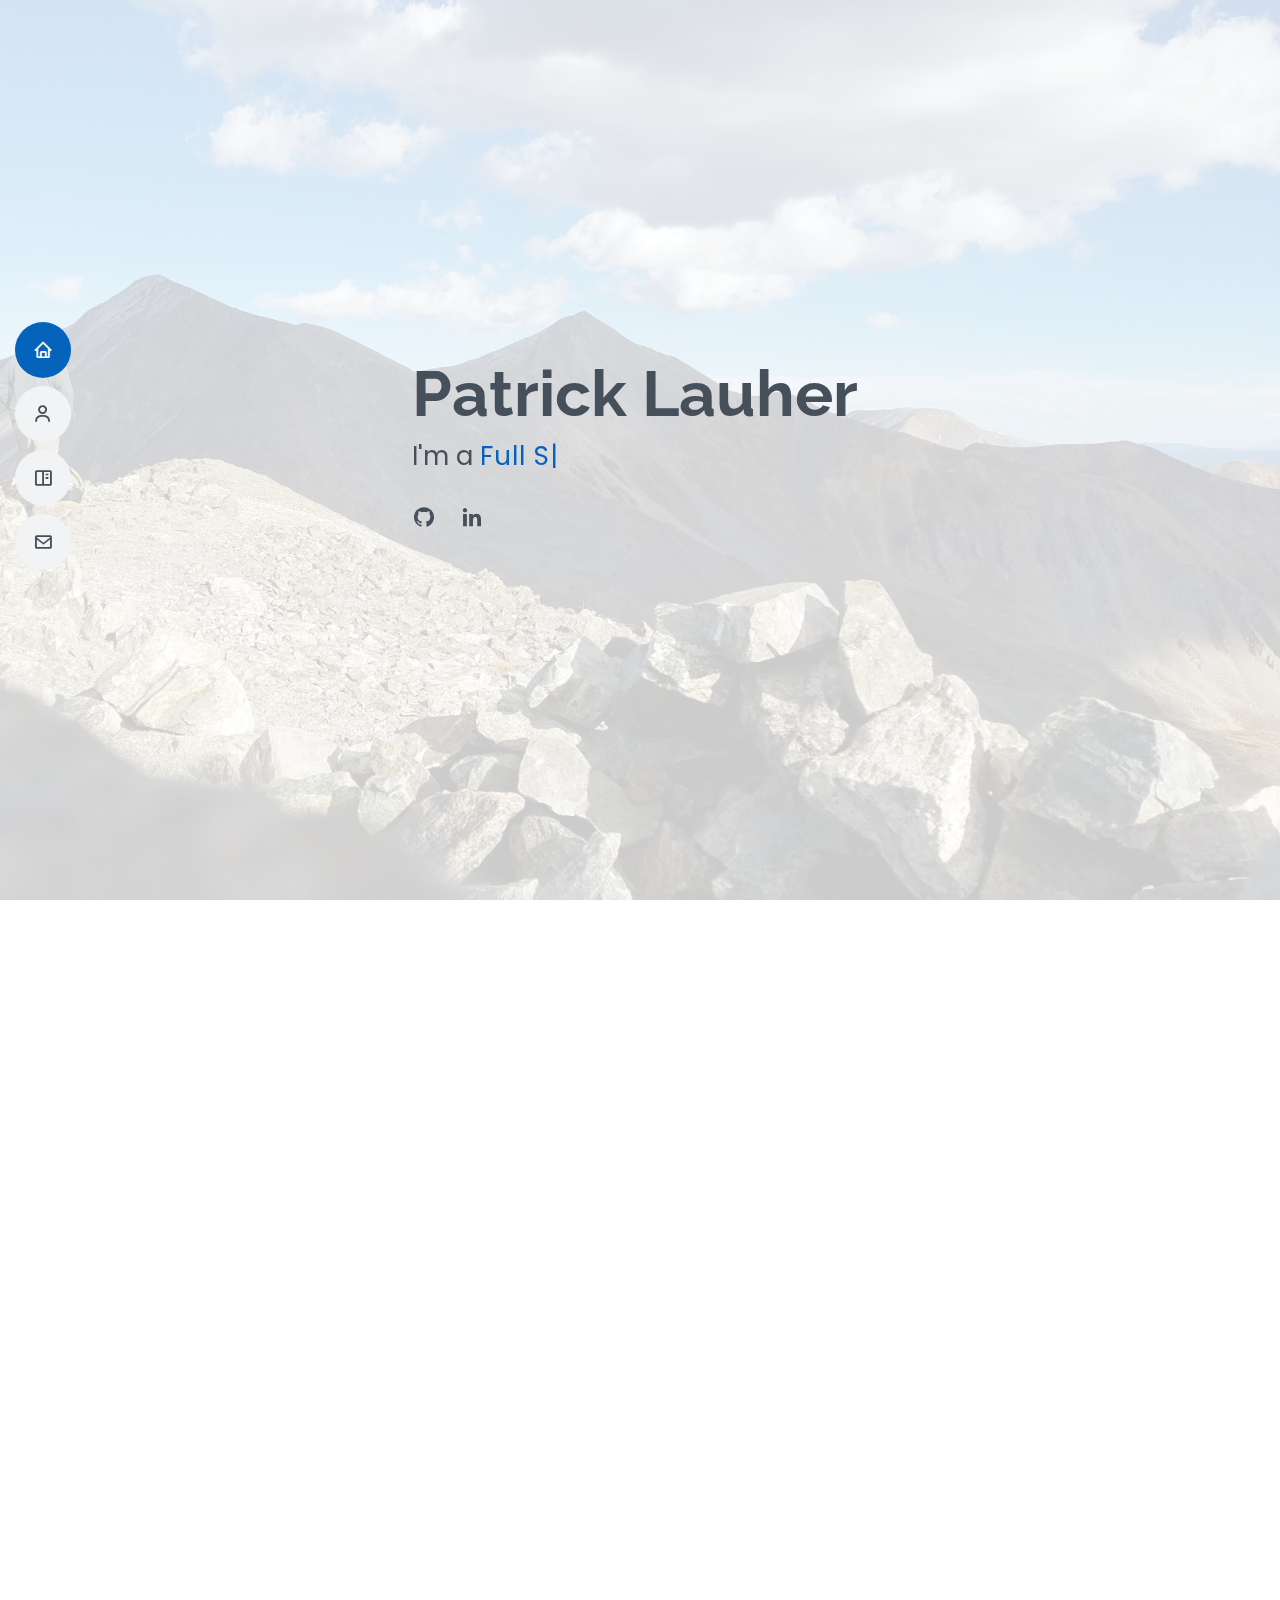
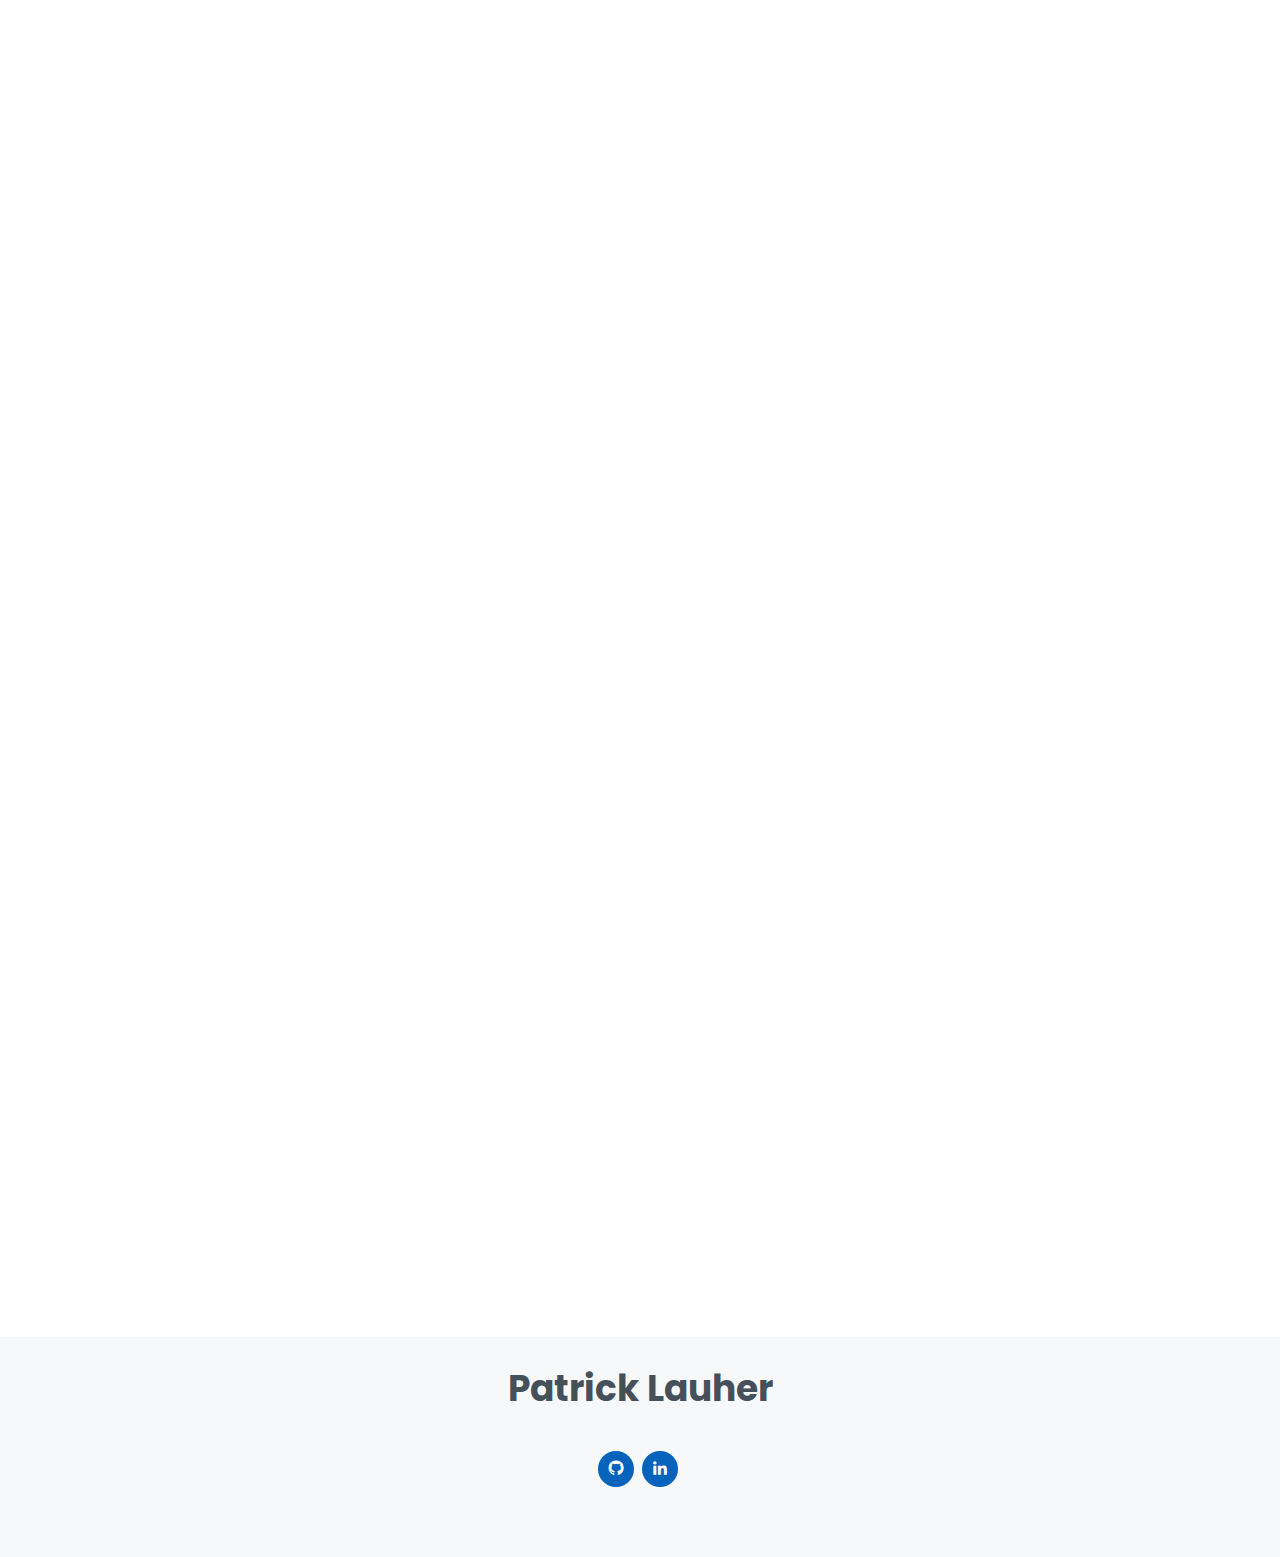
==== commit ecee3e4c: "start version 3" ====
--- a/index.html
+++ b/index.html
@@ -1,116 +1,320 @@
 <!DOCTYPE html>
 <html lang="en">
-  <head>
-    <meta charset="utf-8" />
-    <meta name="viewport" content="width=device-width" />
-    <title>Patrick Lauher | portfolio</title>
-    <link
-      href="https://cdn.jsdelivr.net/npm/bootstrap@5.1.3/dist/css/bootstrap.min.css"
-      rel="stylesheet"
-      integrity="sha384-1BmE4kWBq78iYhFldvKuhfTAU6auU8tT94WrHftjDbrCEXSU1oBoqyl2QvZ6jIW3"
-      crossorigin="anonymous"
-    />
-    <link href="style.css" rel="stylesheet" type="text/css" />
-  </head>
-  <body>
-    <header>
-      <h1 class="text-center">Hello! I'm Patrick Lauher</h1>
-      <h2 class="text-center">Full Stack Software Developer</h2>
-
-    </header>
-    <main>
-      <div class="d-flex justify-content-center">
-        <h2>Portfolio</h2>
-      </div>
-      <section class="container d-flex">
-        <div class="container">
-          <div class="d-flex justify-content-center" style="display: flex; flex: 1; flex-wrap: wrap;">
-            <div class="d-flex card rounded bg-dark col-10 mb-3">
-              <img src="./images/periodic-tables-dashboard.png" class="card-img-top" alt="periodic tables">
-              <div class="card-body">
-                <p class="card-text">
-                  Periodic Tables is a restaurant reservation scheduler and management system. Users are able to add new reservations
-                  to specific future dates & times, as well as edit, cancel, and manage that reservation. 
-                  The application layout was designed with a mobile-first approach.</p>
-                <a href="https://periodictables-pd14-client.herokuapp.com/dashboard" target="_blank" class="card-link">Demo</a>
-                <a href="https://github.com/PatrickDev14/periodic-tables" target="_blank" class="card-link">GitHub repo</a>
-              </div>
-            </div>
-            <div class="d-flex card rounded bg-dark col-10 mb-3">
-              <img src="./images/movies-frontend.png" class="card-img-top" alt="WeLoveMovies frontend">
-              <div class="card-body">
-                <p class="card-text">
-                  The We Love Movies backend project involved building a server with Express, Knex, and Node.
-                  CRUD operations and validation middleware were created for a number of endpoints, to support the user interface.
-                  You can find this project repository at:
-                </p>
-                <a href="https://github.com/PatrickDev14/WeLoveMovies-back-end" target="_blank" card-link">GitHub repo</a>
-              </div>
-            </div>
-          </div>
-      </section>
-      <section class="container d-flex">
-        <div style="display: flex;">
-          <div class="d-flex justify-content-center" style="display: flex;">
-            <div class="d-flex card rounded bg-dark col-10 m-2">
-              <div class="card-title text-center">
-                <h2>About</h2>
-              </div>
-              <div class="card-body">
-                <p class="card-text">
-                  My roles in audio and video production involved developing projects through ideation, content capture, editing, and content delivery.
-                  After many years of publishing content to the web on a weekly basis, I'm deeply interested in developing your engaging website
-                   - where your content and products can best reach <i>your</i> audience!
-                </p>               
-              </div>
-            </div>                    
-      </section>
-      <section class="container d-flex">
-        <div class="container">
-          <div class="d-flex justify-content-center" style="display: flex;">
-            <div class="d-flex card rounded bg-dark col-10 m-2">
-              <img src="images/foliopic.jpg" class="card-img-top" alt="folio pic">
-              <div class="card-body">
-                <p class="card-title">
-                  <h2 class="text-center">
-                    Contact
-                  </h2>
-                </p>
-                <p class="card-text">
-                  If you're hiring new developers to grow your business, or want to
-                  collaborate for a hackathon, please contact me.
-                </p>
-                <p class="card-text">
-                  Let's develop something great together!
-                </p>
-                </p>
-                <p class="card-text">
-                  <l>
-                    <li>
-                      <a
-                      href="https://www.linkedin.com/in/patrick-lauher-821b50225/"
-                      target="_blank"
-                      >LinkedIn</a
-                      >
-                    </li>
-                    <li>
-                      <a href="https://github.com/PatrickDev14" target="_blank"
-                      >GitHub</a
-                      >
-                    </li>
-                    <li><a href="mailto:plauher14@gmail.com">Email Patrick</a></li>
-                  </ul>
-              </div>
-            </div>
-          </div>
-        </div> 
-      </section>
-    </main>
-
-    <!--Footer container with lighter contrast vs dark mode. Use copyright symbol.
-    In future version, add nav section?-->
-    <footer>
-      <h3 class="text-center">&copy; PatrickDev14</h3>
-    </footer>
-  </body>
-</html>
+
+<head>
+  <meta charset="utf-8">
+  <meta content="width=device-width, initial-scale=1.0" name="viewport">
+
+  <title>Patrick Lauher</title>
+  <meta content="" name="description">
+  <meta content="" name="keywords">
+
+  <!-- Favicons -->
+  <!-- <link href="assets/img/favicon.png" rel="icon"> -->
+  <link href="assets/img/apple-touch-icon.png" rel="apple-touch-icon">
+
+  <!-- Google Fonts -->
+  <link href="https://fonts.googleapis.com/css?family=Open+Sans:300,300i,400,400i,600,600i,700,700i|Raleway:300,300i,400,400i,500,500i,600,600i,700,700i|Poppins:300,300i,400,400i,500,500i,600,600i,700,700i" rel="stylesheet">
+
+  <!-- Vendor CSS Files -->
+  <link href="assets/vendor/aos/aos.css" rel="stylesheet">
+  <link href="assets/vendor/bootstrap/css/bootstrap.min.css" rel="stylesheet">
+  <link href="assets/vendor/bootstrap-icons/bootstrap-icons.css" rel="stylesheet">
+  <link href="assets/vendor/boxicons/css/boxicons.min.css" rel="stylesheet">
+  <link href="assets/vendor/glightbox/css/glightbox.min.css" rel="stylesheet">
+  <link href="assets/vendor/swiper/swiper-bundle.min.css" rel="stylesheet">
+
+  <!-- Main CSS File -->
+  <link href="assets/css/style.css" rel="stylesheet">
+</head>
+
+<body>
+
+  <!-- Mobile nav toggle button -->
+  <!-- <button type="button" class="mobile-nav-toggle d-xl-none"><i class="bi bi-list mobile-nav-toggle"></i></button> -->
+  <i class="bi bi-list mobile-nav-toggle d-xl-none"></i>
+  <!-- Header -->
+  <header id="header" class="d-flex flex-column justify-content-center">
+
+    <nav id="navbar" class="navbar nav-menu">
+      <ul>
+        <li><a href="#hero" class="nav-link scrollto active"><i class="bx bx-home"></i> <span>Home</span></a></li>
+        <li><a href="#about" class="nav-link scrollto"><i class="bx bx-user"></i> <span>About</span></a></li>
+        <li><a href="#projects" class="nav-link scrollto"><i class="bx bx-book-content"></i> <span>Projects</span></a></li>
+        <li><a href="#contact" class="nav-link scrollto"><i class="bx bx-envelope"></i> <span>Contact</span></a></li>
+      </ul>
+    </nav><!-- .nav-menu -->
+
+  </header><!-- End Header -->
+
+  <!-- Hero Section -->
+  <section id="hero" class="d-flex flex-column justify-content-center">
+    <div class="container" data-aos="zoom-in" data-aos-delay="100">
+      <h1>Patrick Lauher</h1>
+      <p>I'm a <span class="typed" data-typed-items="Full Stack Developer, Software Engineer, Software Developer"></span></p>
+      <div class="social-links">
+        <a href="https://github.com/PatrickDev14" target="_blank" class="github"><i class="bx bxl-github"></i></a>
+        <a href="https://www.linkedin.com/in/patrick-lauher" target="_blank" class="linkedin"><i class="bx bxl-linkedin"></i></a>
+      </div>
+    </div>
+  </section><!-- End Hero -->
+
+  <main id="main">
+
+    <!-- About Section -->
+    <section id="about" class="about">
+      <div class="container" data-aos="fade-up">
+
+        <div class="section-title">
+          <h2>About</h2>
+          <p>
+            I'm a software developer, and I bring a number of skills to my work from other strong tech backgrounds.
+            I've delivered AV content to audiences using live and recorded sound and video, with 500+ experiences.
+            I've enjoyed solving people's tech support problems, from the office to the sound booth.
+            When there's time for fun, I like to work my way up the high mountain ridges, and aim for the next mountain top.
+          </p>
+        </div>
+
+        <div class="row">
+          <div class="col-lg-4">
+            <img src="" class="img-fluid" alt="">
+          </div>
+          <div class="col-lg-8 pt-4 pt-lg-0 content">            
+            <div class="row">
+              <div class="col-lg-6">
+                <ul>
+                  <li><i class="bi bi-chevron-right"></i> <strong>Experience:</strong>
+                      <a href="#" target="_blank" class="nav-link scrollto"> <span>resume</span></a>
+                  </li>
+                  <li><i class="bi bi-chevron-right"></i> <strong>Location:</strong> <span>USA, open to remote and on-site work</span></li>
+                </ul>
+              </div>
+              <div class="col-lg-6">
+                <ul>
+                  <li><i class="bi bi-chevron-right"></i> <strong>Email:</strong> 
+                      <a href="#contact" class="nav-link scrollto"><i class="bx bx-envelope"></i> <span>Contact me below</span></a>
+                  </li>
+                  <li><i class="bi bi-chevron-right"></i> <strong>Peak List:</strong> 
+                      <a href="https://www.14ers.com/php14ers/usrpeaksv.php?usernum=80096&checklist=14ers&rk=both&nm=named&peakstoshow=all&listd=list"
+                          target="_blank"
+                          class="nav-link scrollto">
+                          <span>14ers and 13ers</span>
+                      </a>
+                  </li>
+                </ul>
+              </div>
+            </div>
+            <p></p>
+          </div>
+        </div>
+
+      </div>
+    </section><!-- End About Section -->
+
+    <!-- Skills Section -->
+    <section id="skills" class="skills">
+      <div class="container" data-aos="fade-up">
+
+        <div class="section-title">
+          <h2>Skills</h2>
+          <p>These are the technologies I can apply to any project</p>
+        </div>
+
+        <div class="row">
+
+          <div class="col-lg-3 col-md-6">
+            <div class="count-box">
+              <img src="/assets/img/skills/html5-logo.png" class="skill-indiv" />
+              <h4>HTML</h4>
+            </div>
+          </div>
+
+          <div class="col-lg-3 col-md-6 mt-5 mt-md-0">
+            <div class="count-box">
+              <img src="/assets/img/skills/css3-logo.png" class="skill-indiv" />
+              <h4>CSS</h4>
+            </div>
+          </div>
+
+          <div class="col-lg-3 col-md-6 mt-5 mt-lg-0">
+            <div class="count-box">
+              <img src="/assets/img/skills/js-logo.png" class="skill-indiv" />
+              <h4>Javascript</h4>
+            </div>
+          </div>
+
+          <div class="col-lg-3 col-md-6 mt-5 mt-lg-0">
+            <div class="count-box">
+              <img src="/assets/img/skills/react-logo.png" class="skill-indiv" />
+              <h4>React</h4>
+            </div>
+          </div>
+          
+          <div class="col-lg-3 col-md-6 mt-5 mt-lg-0">
+            <div class="count-box">
+              <img src="/assets/img/skills/node-logo.png" class="skill-indiv" />
+              <h4>Node</h4>
+            </div>
+          </div>
+
+          <div class="col-lg-3 col-md-6 mt-5 mt-lg-0">
+            <div class="count-box">
+              <img src="/assets/img/skills/express-logo.png" class="skill-indiv" />
+              <h4>Express</h4>
+            </div>
+          </div>
+          
+          <div class="col-lg-3 col-md-6 mt-5 mt-lg-0">
+            <div class="count-box">
+              <img src="/assets/img/skills/postgresql-logo.png" class="skill-indiv" />
+              <h4>PostgreSQL</h4>
+            </div>
+          </div>
+
+          <div class="col-lg-3 col-md-6 mt-5 mt-lg-0">
+            <div class="count-box">
+              <img src="/assets/img/skills/git-logo.png" class="skill-indiv" />
+              <h4>Git</h4>
+            </div>
+          </div>
+
+        </div>
+
+      </div>
+    </section><!-- End Skills Section -->
+    
+    <!-- Project Section -->
+    <section id="projects" class="project section-bg">
+      <div class="container" data-aos="fade-up">
+
+        <div class="section-title">
+          <h2>Projects</h2>
+          <p></p>
+        </div>
+
+        <div class="row project-container" data-aos="fade-up" data-aos-delay="200">
+
+          <div class="col-lg-4 col-md-6 project-item filter-app">
+            <div class="project-wrap">
+              <img src="assets/img/projects/p1-periodic-tables-dashboard.png" class="img-fluid" alt="">
+              <div class="project-info">
+                <h4>Periodic Tables</h4>
+                <div class="project-links">
+                  <a href="p1-project-details.html" class="project-details-lightbox" data-glightbox="type: external" title="project Details"><i class="bx bx-plus"></i></a>
+                </div>
+              </div>
+            </div>
+          </div>
+
+          <div class="col-lg-4 col-md-6 project-item filter-web">
+            <div class="project-wrap">
+              <img src="assets/img/projects/p2-movies-frontend.png" class="img-fluid" alt="">
+              <div class="project-info">
+                <h4>We Love Movies</h4>
+                <div class="project-links">
+                  <a href="p2-project-details.html" class="project-details-lightbox" data-glightbox="type: external" title="project Details"><i class="bx bx-plus"></i></a>
+                </div>
+              </div>
+            </div>
+          </div>
+
+          <div class="col-lg-4 col-md-6 project-item filter-app">
+            <div class="project-wrap">
+              <img src="assets/img/projects/p3-pomodoro-main.png" class="img-fluid" alt="pomodoro main">
+              <div class="project-info">
+                <h4>Pomodoro Timer</h4>
+                <div class="project-links">
+                  <a href="p3-project-details.html" class="project-details-lightbox" data-glightbox="type: external" title="project Details"><i class="bx bx-plus"></i></a>
+                </div>
+              </div>
+            </div>
+          </div>
+
+          <!-- <div class="col-lg-4 col-md-6 project-item filter-card">
+            <div class="project-wrap">
+              <img src="assets/img/project/project-4.jpg" class="img-fluid" alt="">
+              <div class="project-info">
+                <h4>Card 2</h4>
+                <div class="project-links">
+                  <a href="project-details.html" class="project-details-lightbox" data-glightbox="type: external" title="project Details"><i class="bx bx-plus"></i></a>
+                </div>
+              </div>
+            </div>
+          </div>          -->
+
+        </div>
+
+      </div>
+    </section><!-- End Projects Section -->
+
+    <!-- Contact Section -->
+    <section id="contact" class="contact">
+      <div class="container" data-aos="fade-up">
+
+        <div class="section-title">
+          <h2>Contact</h2>
+        </div>
+
+        <div class="row mt-1">
+
+          <div class="col-lg-12 mt-5 mt-lg-0">
+
+            <form action="https://formsubmit.co/d5e6109939b1c84de4df157d162cbdda" method="POST">
+              <div class="row">
+                <div class="col-md-6 form-group">
+                  <input type="text" name="name" class="form-control" id="name" placeholder="Your Name" required>
+                </div>
+                <div class="col-md-6 form-group mt-3 mt-md-0">
+                  <input type="email" class="form-control" name="email" id="email" placeholder="Your Email" required>
+                </div>
+              </div>
+              <div class="form-group mt-3">
+                <input type="text" class="form-control" name="subject" id="subject" placeholder="Subject" required>
+              </div>
+              <div class="form-group mt-3">
+                <textarea class="form-control" name="message" rows="7" placeholder="Message" required></textarea>
+              </div>
+              <div class="mt-5 text-center"><button type="submit">Send Message</button></div>
+            </form>
+
+          </div>
+
+        </div>
+
+      </div>
+    </section><!-- End Contact Section -->
+
+  </main><!-- End #main -->
+
+  <!-- Footer -->
+  <footer id="footer">
+    <div class="container">
+      <h3>Patrick Lauher</h3>
+      <p></p>
+      <div class="social-links">
+        <a href="https://github.com/PatrickDev14" target="_blank" class="github"><i class="bx bxl-github"></i></a>
+        <a href="https://www.linkedin.com/in/patrick-lauher" target="_blank" class="linkedin"><i class="bx bxl-linkedin"></i></a>
+      </div>
+    </div>
+  </footer><!-- End Footer -->
+
+  <div id="preloader"></div>
+  <a href="#" class="back-to-top d-flex align-items-center justify-content-center"><i class="bi bi-arrow-up-short"></i></a>
+
+  <!-- Vendor JS Files -->
+  <script src="assets/vendor/purecounter/purecounter_vanilla.js"></script>
+  <script src="assets/vendor/aos/aos.js"></script>
+  <script src="assets/vendor/bootstrap/js/bootstrap.bundle.min.js"></script>
+  <script src="assets/vendor/glightbox/js/glightbox.min.js"></script>
+  <script src="assets/vendor/isotope-layout/isotope.pkgd.min.js"></script>
+  <script src="assets/vendor/swiper/swiper-bundle.min.js"></script>
+  <script src="assets/vendor/typed.js/typed.min.js"></script>
+  <script src="assets/vendor/waypoints/noframework.waypoints.js"></script>
+  <script src="assets/vendor/php-email-form/validate.js"></script>
+
+  <!-- Main JS File -->
+  <script src="assets/js/main.js"></script>
+
+</body>
+
+</html>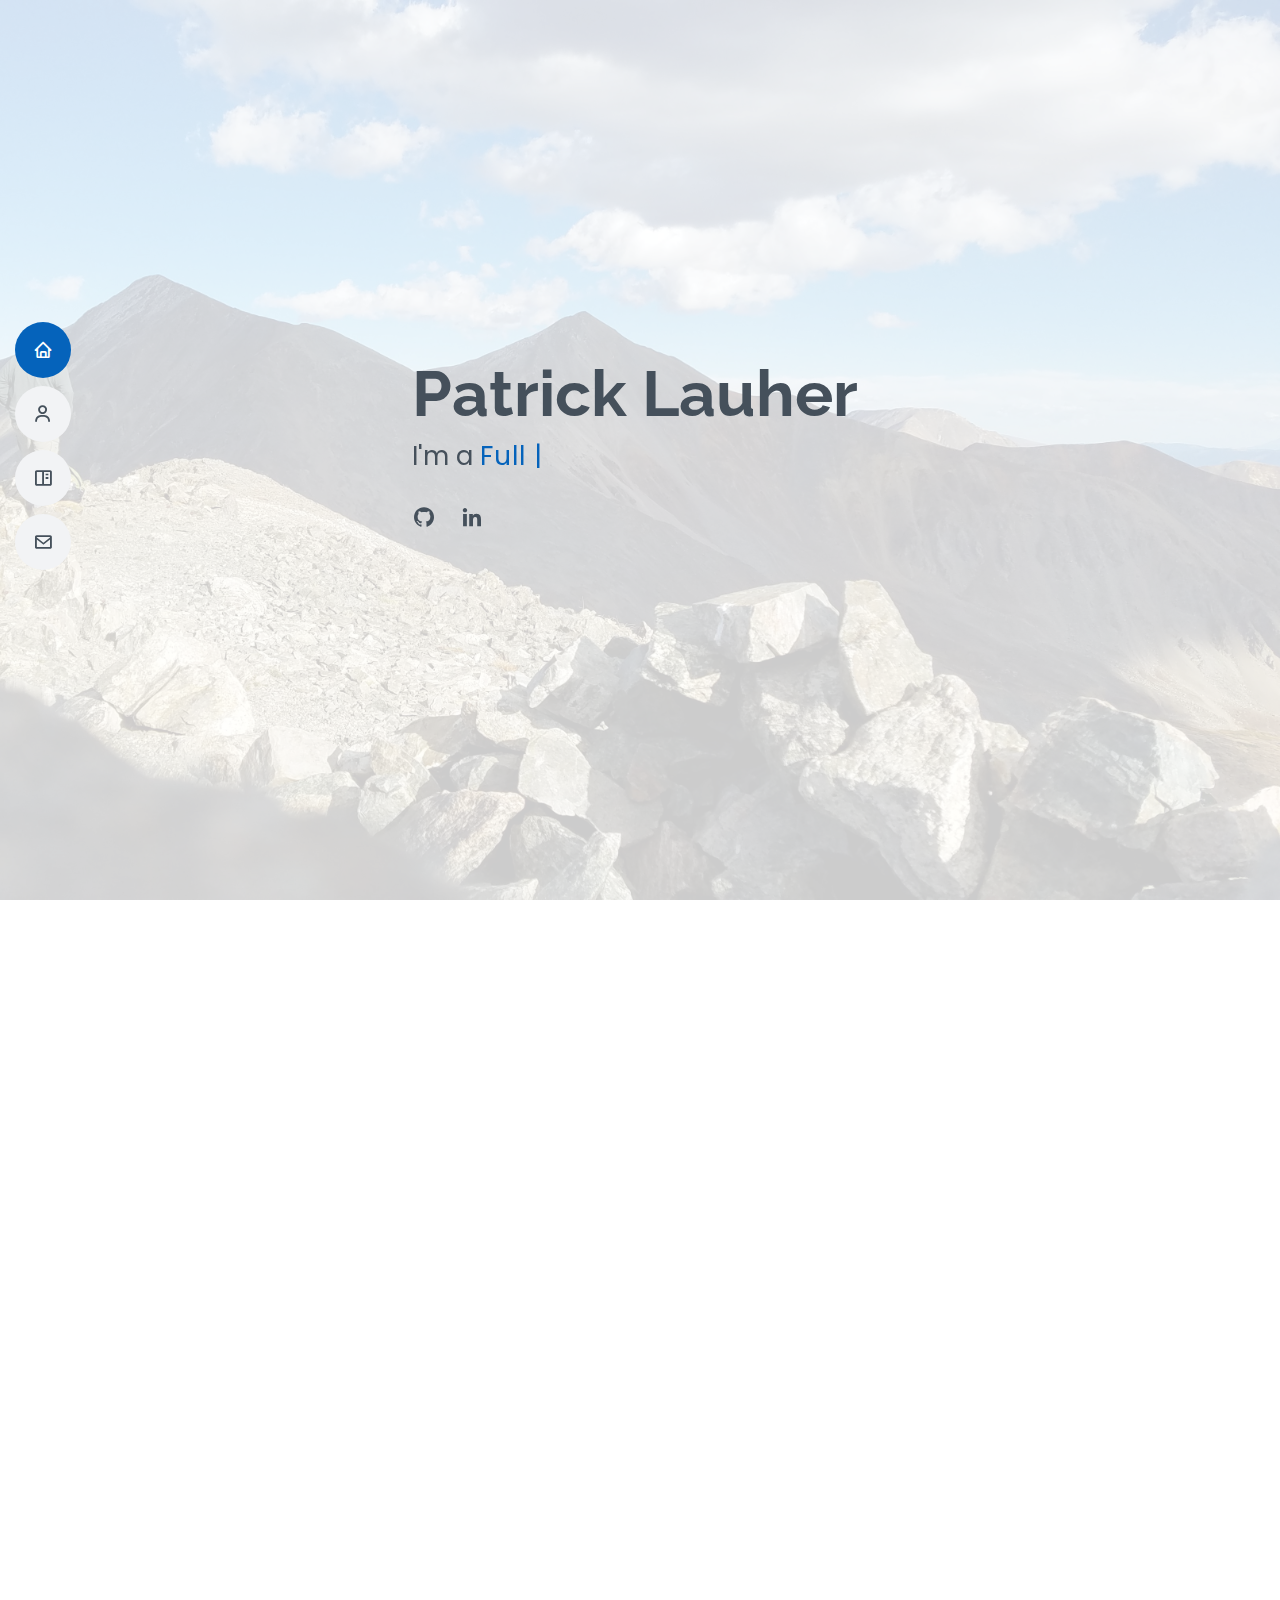
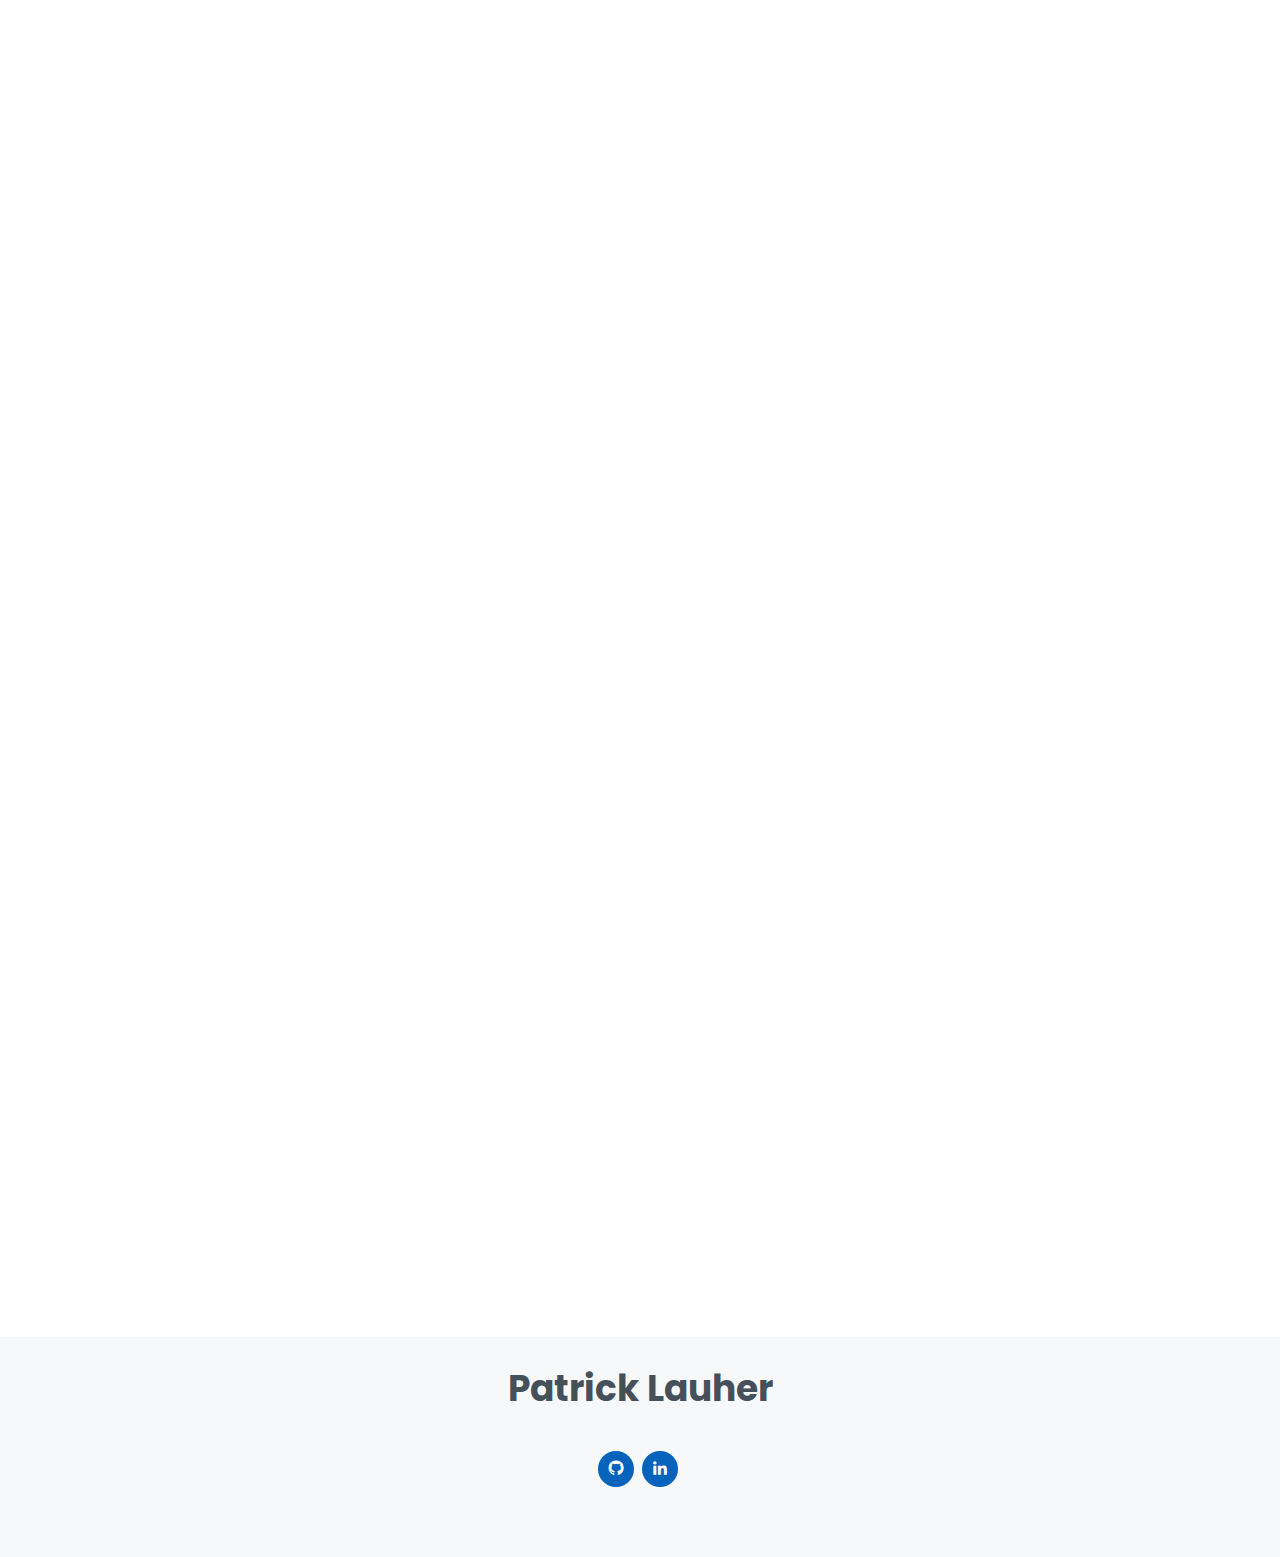
==== commit 6d81833c: "add resume" ====
--- a/index.html
+++ b/index.html
@@ -84,7 +84,7 @@
               <div class="col-lg-6">
                 <ul>
                   <li><i class="bi bi-chevron-right"></i> <strong>Experience:</strong>
-                      <a href="#" target="_blank" class="nav-link scrollto"> <span>resume</span></a>
+                      <a href="assets/Patrick-Lauher-resume.pdf" target="_blank" class="nav-link scrollto"> <span>resume</span></a>
                   </li>
                   <li><i class="bi bi-chevron-right"></i> <strong>Location:</strong> <span>USA, open to remote and on-site work</span></li>
                 </ul>
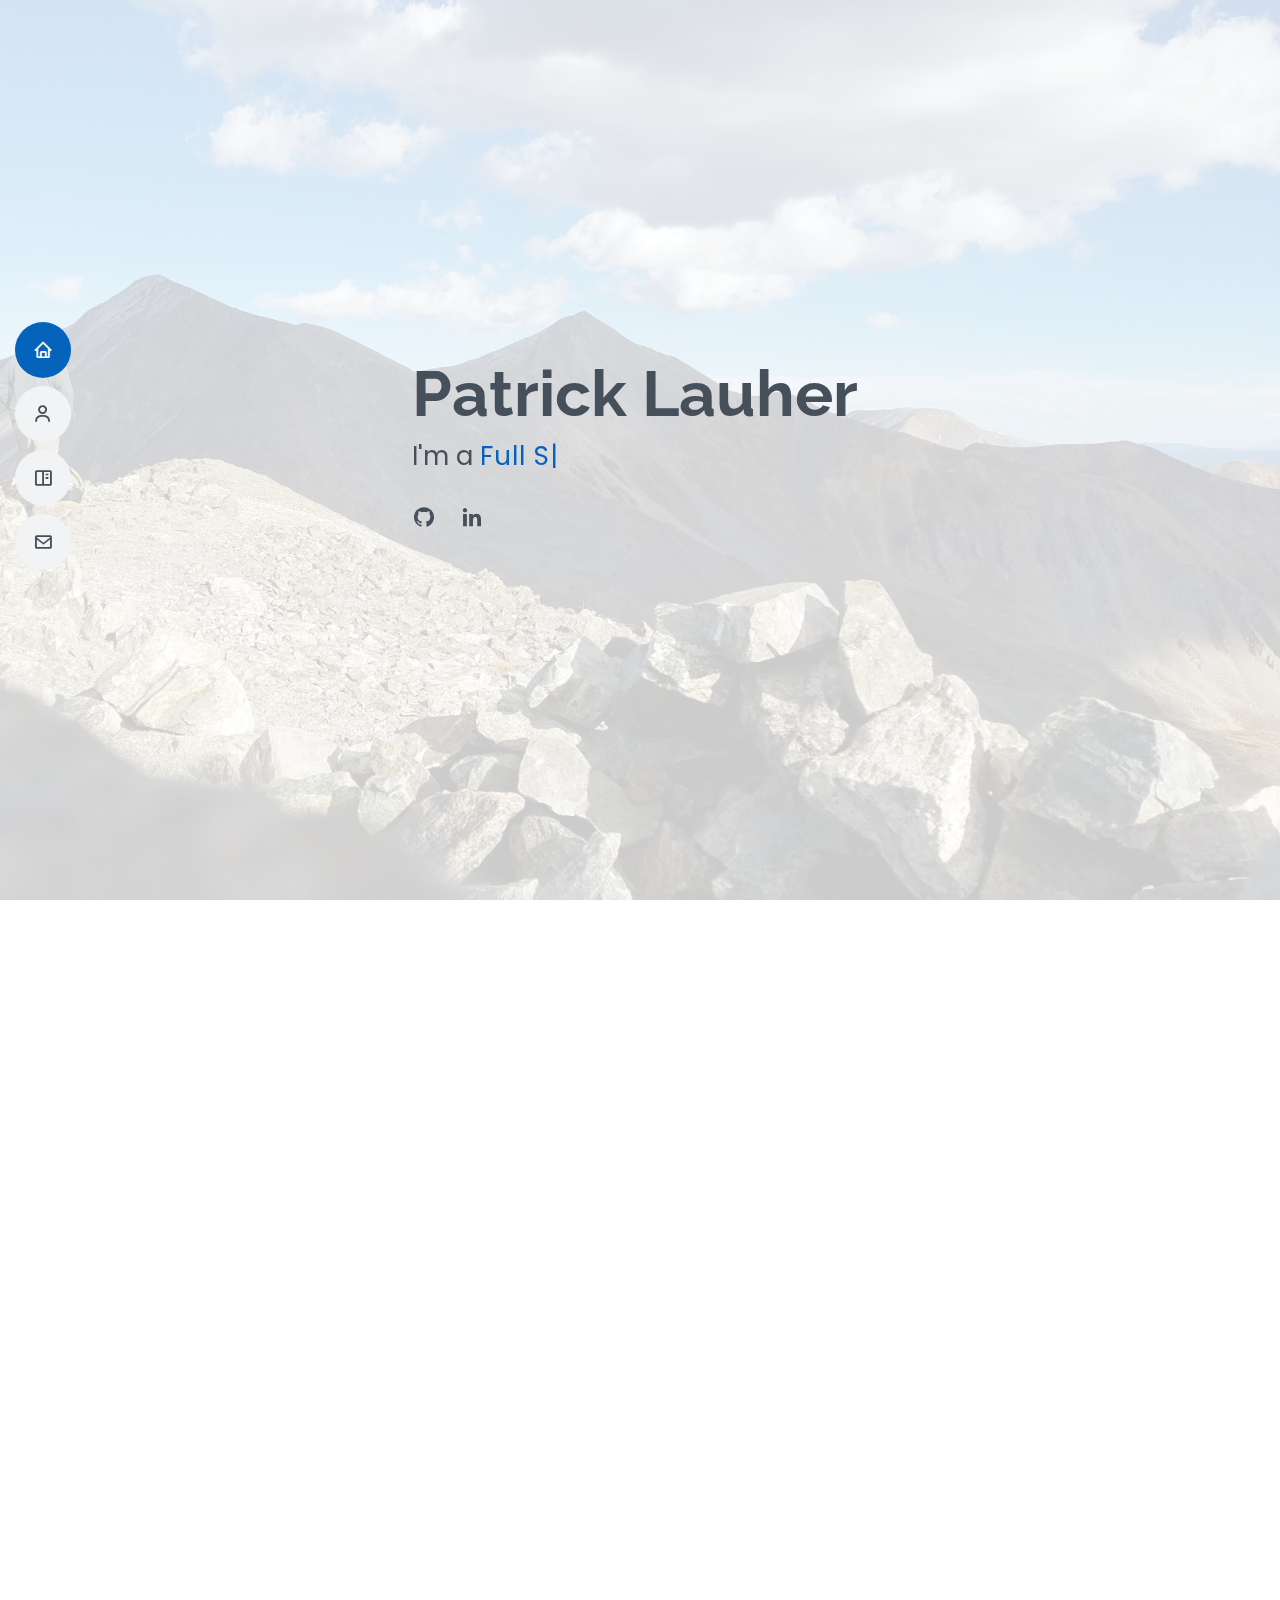
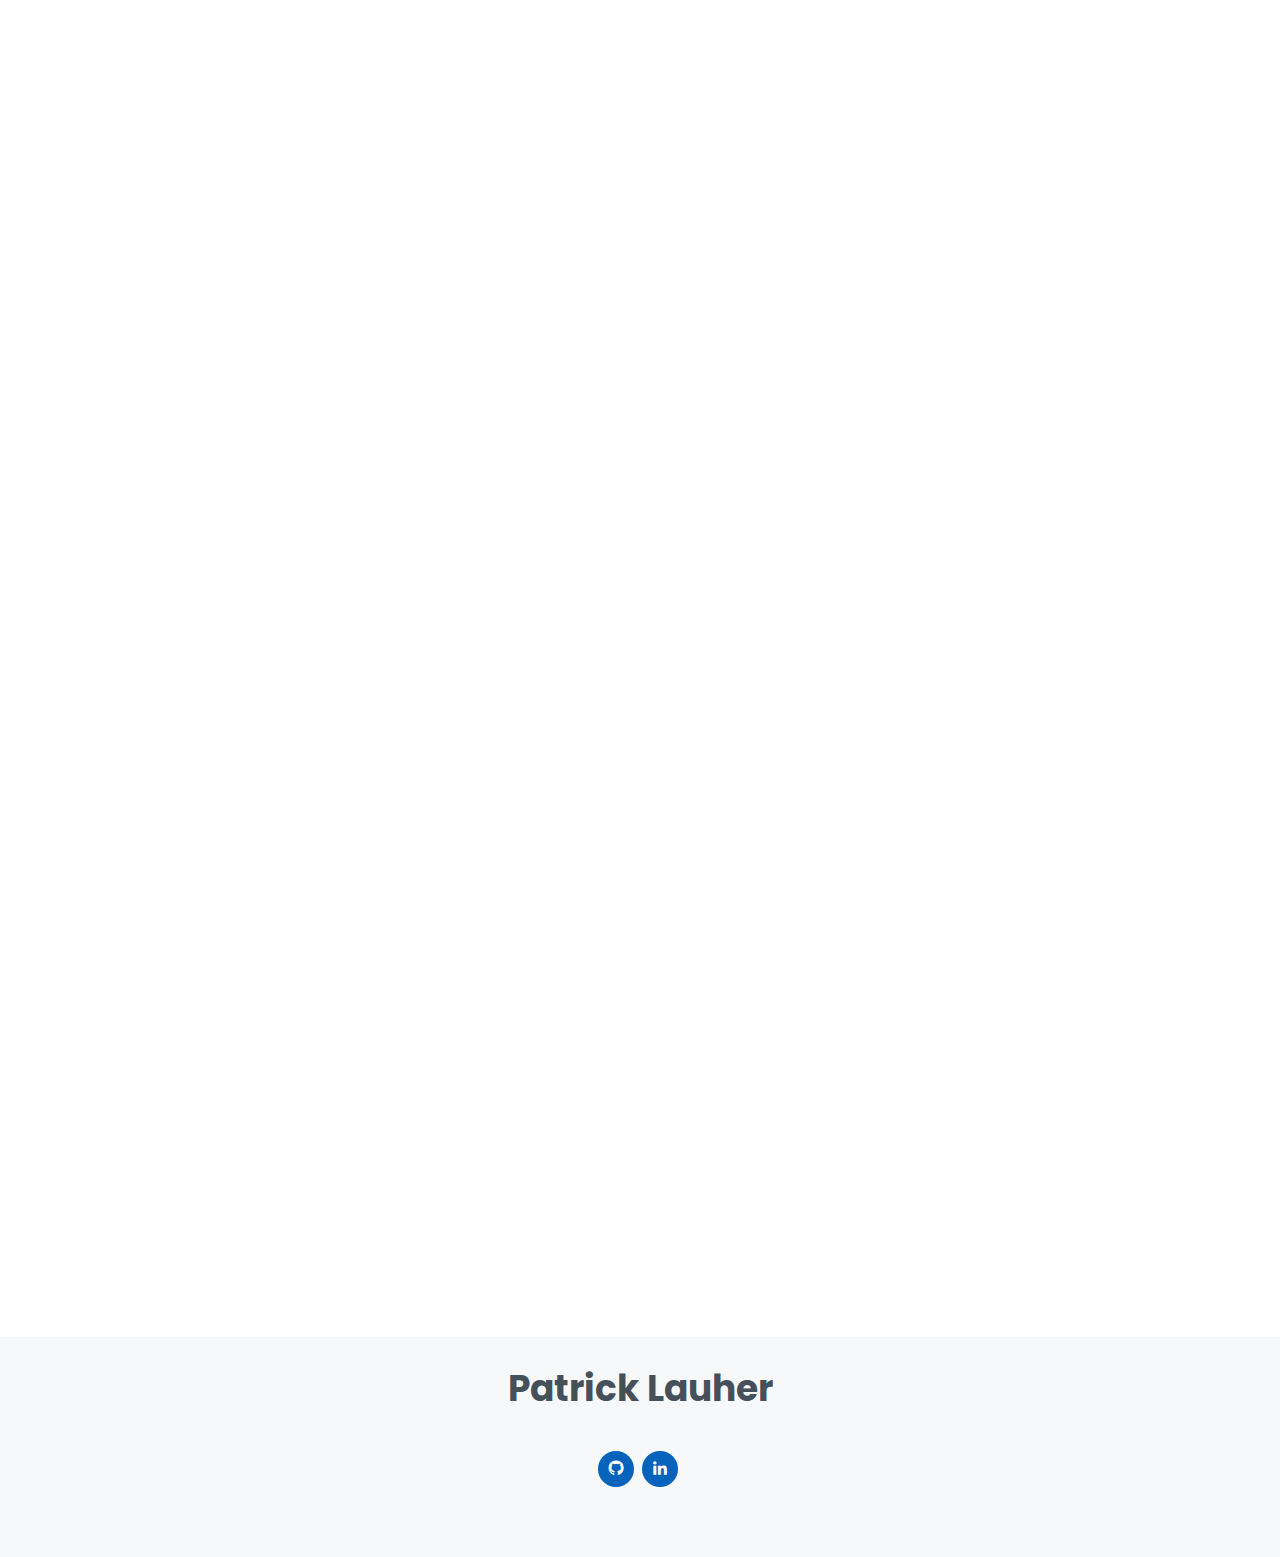
==== commit 89633dff: "edits to About section" ====
--- a/index.html
+++ b/index.html
@@ -97,8 +97,9 @@
                   <li><i class="bi bi-chevron-right"></i> <strong>Peak List:</strong> 
                       <a href="https://www.14ers.com/php14ers/usrpeaksv.php?usernum=80096&checklist=14ers&rk=both&nm=named&peakstoshow=all&listd=list"
                           target="_blank"
-                          class="nav-link scrollto">
+                          class="nav-link scrollto">                          
                           <span>14ers and 13ers</span>
+                          <i class="bi bi-chevron-up"></i>
                       </a>
                   </li>
                 </ul>
